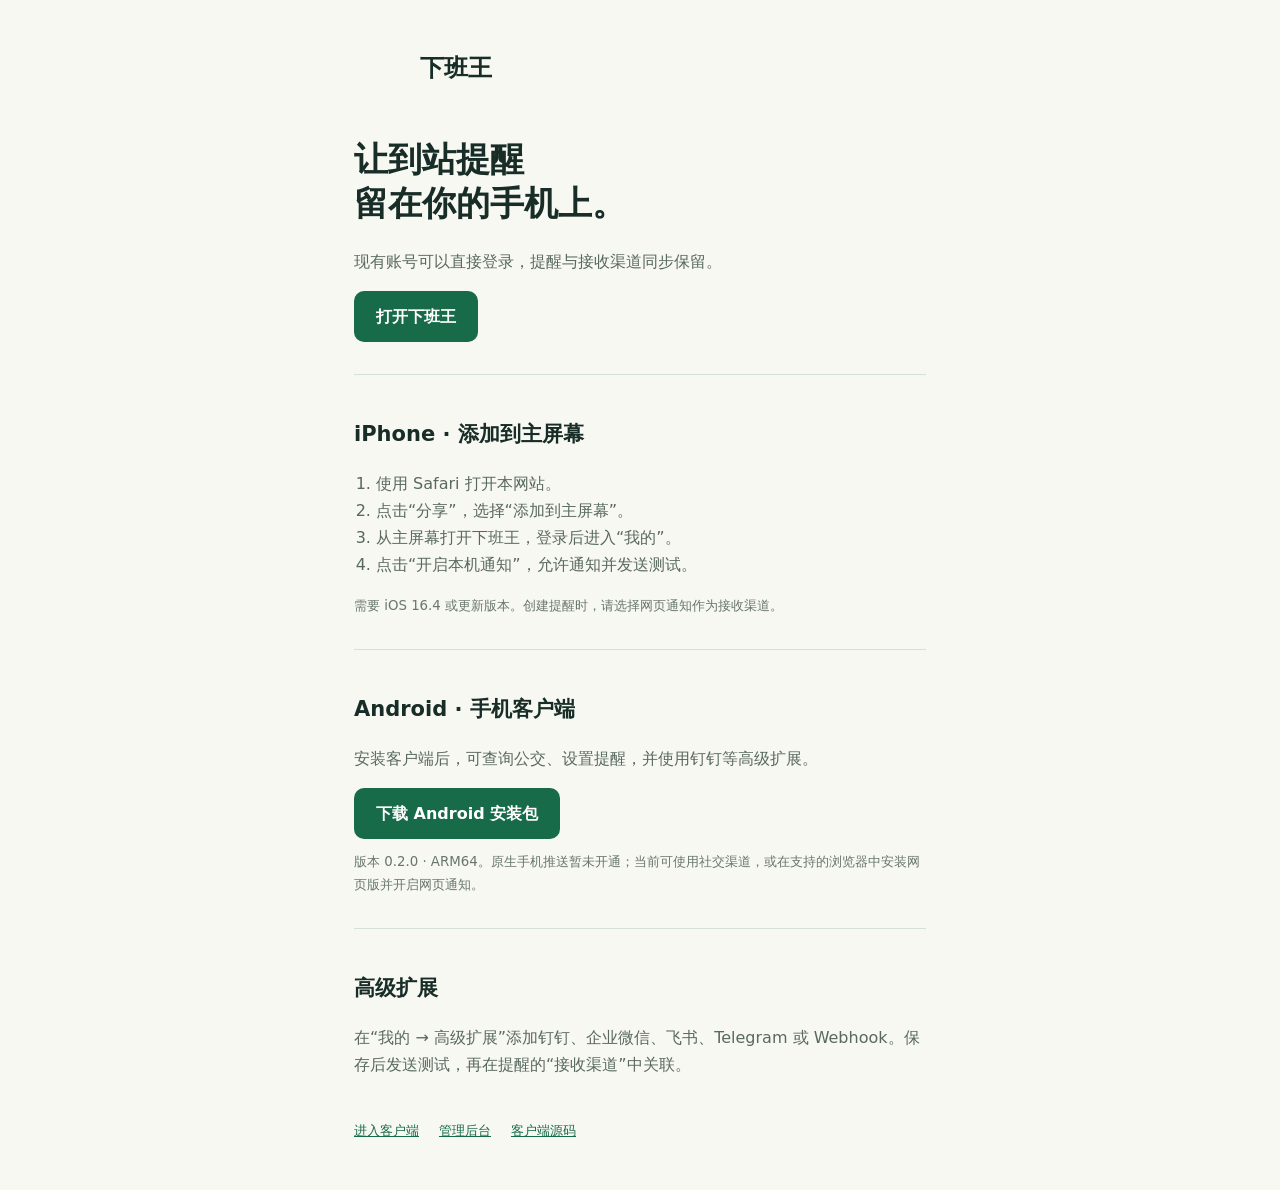
==== web/download.html @ a7e49e14 "Polish installation page icon and Android compatibility details" ====
<!doctype html>
<html lang="zh-CN"><head><meta charset="utf-8"><meta name="viewport" content="width=device-width,initial-scale=1"><meta name="theme-color" content="#176B49"><title>安装下班王</title><link rel="icon" href="/icons/xiabanwang-192.png"><style>
*{box-sizing:border-box}body{margin:0;background:#f7f8f2;color:#182d27;font:16px/1.7 system-ui,sans-serif}main{max-width:620px;margin:auto;padding:48px 24px}header{display:flex;align-items:center;gap:14px;font-size:24px;font-weight:800}header img{width:52px;border-radius:14px}h1{font-size:34px;line-height:1.3;margin-top:48px}h2{font-size:21px}section{border-top:1px solid #d7e0d5;margin-top:32px;padding-top:24px}p,li{color:#59695f}ol{padding-left:22px}a{color:#176b49}a.button{display:inline-block;border-radius:10px;background:#176b49;color:white;text-decoration:none;padding:12px 22px;font-weight:600}small{display:block;color:#68766d;margin-top:12px}footer{margin-top:42px;font-size:13px}footer a{margin-right:20px}</style></head><body><main>
<header><img src="/icons/xiabanwang-192.png" alt=""><span>下班王</span></header><h1>让到站提醒<br>留在你的手机上。</h1><p>现有账号可以直接登录，提醒与接收渠道同步保留。</p><a class="button" href="/">打开下班王</a>
<section><h2>iPhone · 添加到主屏幕</h2><ol><li>使用 Safari 打开本网站。</li><li>点击“分享”，选择“添加到主屏幕”。</li><li>从主屏幕打开下班王，登录后进入“我的”。</li><li>点击“开启本机通知”，允许通知并发送测试。</li></ol><small>需要 iOS 16.4 或更新版本。创建提醒时，请选择网页通知作为接收渠道。</small></section>
<section><h2>Android · 手机客户端</h2><p>安装客户端后，可查询公交、设置提醒，并使用钉钉等高级扩展。</p><a class="button" href="/downloads/xiabanwang-0.2.0.apk">下载 Android 安装包</a><small>版本 0.2.0 · ARM64。原生手机推送暂未开通；当前可使用社交渠道，或在支持的浏览器中安装网页版并开启网页通知。</small></section>
<section><h2>高级扩展</h2><p>在“我的 → 高级扩展”添加钉钉、企业微信、飞书、Telegram 或 Webhook。保存后发送测试，再在提醒的“接收渠道”中关联。</p></section>
<footer><a href="/">进入客户端</a><a href="/admin/">管理后台</a><a href="https://github.com/DengYuncheng27/bus_remind_app">客户端源码</a></footer>
</main></body></html>
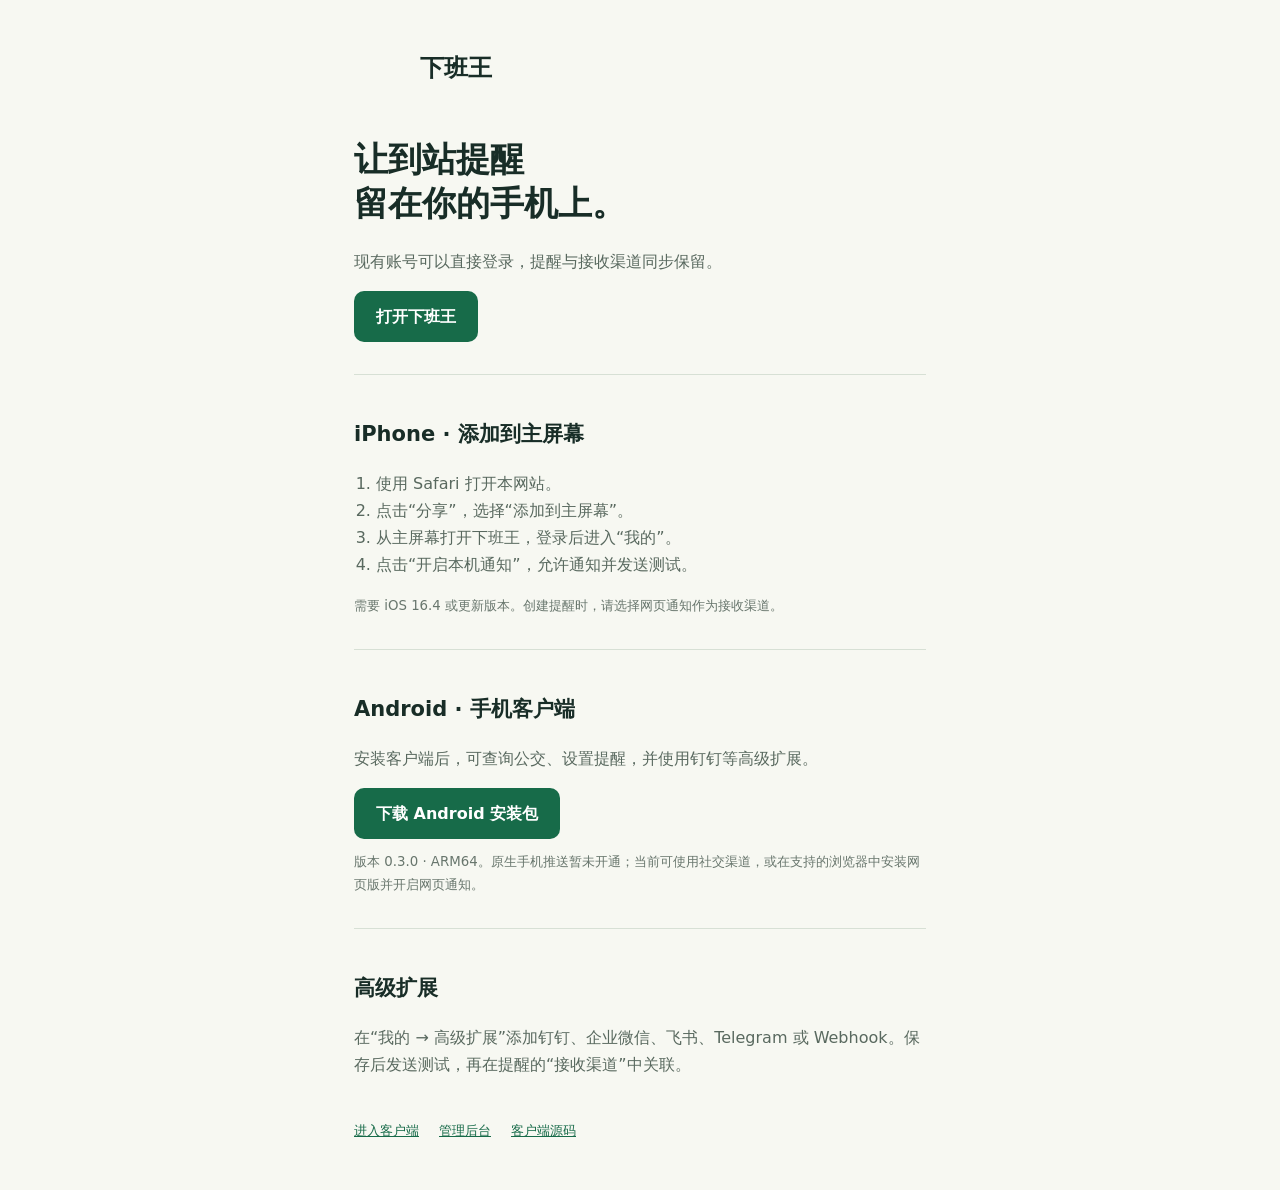
==== commit 4ee3e263: "Add verified email signup and account recovery in Flutter" ====
--- a/web/download.html
+++ b/web/download.html
@@ -3,7 +3,7 @@
 *{box-sizing:border-box}body{margin:0;background:#f7f8f2;color:#182d27;font:16px/1.7 system-ui,sans-serif}main{max-width:620px;margin:auto;padding:48px 24px}header{display:flex;align-items:center;gap:14px;font-size:24px;font-weight:800}header img{width:52px;border-radius:14px}h1{font-size:34px;line-height:1.3;margin-top:48px}h2{font-size:21px}section{border-top:1px solid #d7e0d5;margin-top:32px;padding-top:24px}p,li{color:#59695f}ol{padding-left:22px}a{color:#176b49}a.button{display:inline-block;border-radius:10px;background:#176b49;color:white;text-decoration:none;padding:12px 22px;font-weight:600}small{display:block;color:#68766d;margin-top:12px}footer{margin-top:42px;font-size:13px}footer a{margin-right:20px}</style></head><body><main>
 <header><img src="/icons/xiabanwang-192.png" alt=""><span>下班王</span></header><h1>让到站提醒<br>留在你的手机上。</h1><p>现有账号可以直接登录，提醒与接收渠道同步保留。</p><a class="button" href="/">打开下班王</a>
 <section><h2>iPhone · 添加到主屏幕</h2><ol><li>使用 Safari 打开本网站。</li><li>点击“分享”，选择“添加到主屏幕”。</li><li>从主屏幕打开下班王，登录后进入“我的”。</li><li>点击“开启本机通知”，允许通知并发送测试。</li></ol><small>需要 iOS 16.4 或更新版本。创建提醒时，请选择网页通知作为接收渠道。</small></section>
-<section><h2>Android · 手机客户端</h2><p>安装客户端后，可查询公交、设置提醒，并使用钉钉等高级扩展。</p><a class="button" href="/downloads/xiabanwang-0.2.0.apk">下载 Android 安装包</a><small>版本 0.2.0 · ARM64。原生手机推送暂未开通；当前可使用社交渠道，或在支持的浏览器中安装网页版并开启网页通知。</small></section>
+<section><h2>Android · 手机客户端</h2><p>安装客户端后，可查询公交、设置提醒，并使用钉钉等高级扩展。</p><a class="button" href="/downloads/xiabanwang-0.3.0.apk">下载 Android 安装包</a><small>版本 0.3.0 · ARM64。原生手机推送暂未开通；当前可使用社交渠道，或在支持的浏览器中安装网页版并开启网页通知。</small></section>
 <section><h2>高级扩展</h2><p>在“我的 → 高级扩展”添加钉钉、企业微信、飞书、Telegram 或 Webhook。保存后发送测试，再在提醒的“接收渠道”中关联。</p></section>
 <footer><a href="/">进入客户端</a><a href="/admin/">管理后台</a><a href="https://github.com/DengYuncheng27/bus_remind_app">客户端源码</a></footer>
 </main></body></html>
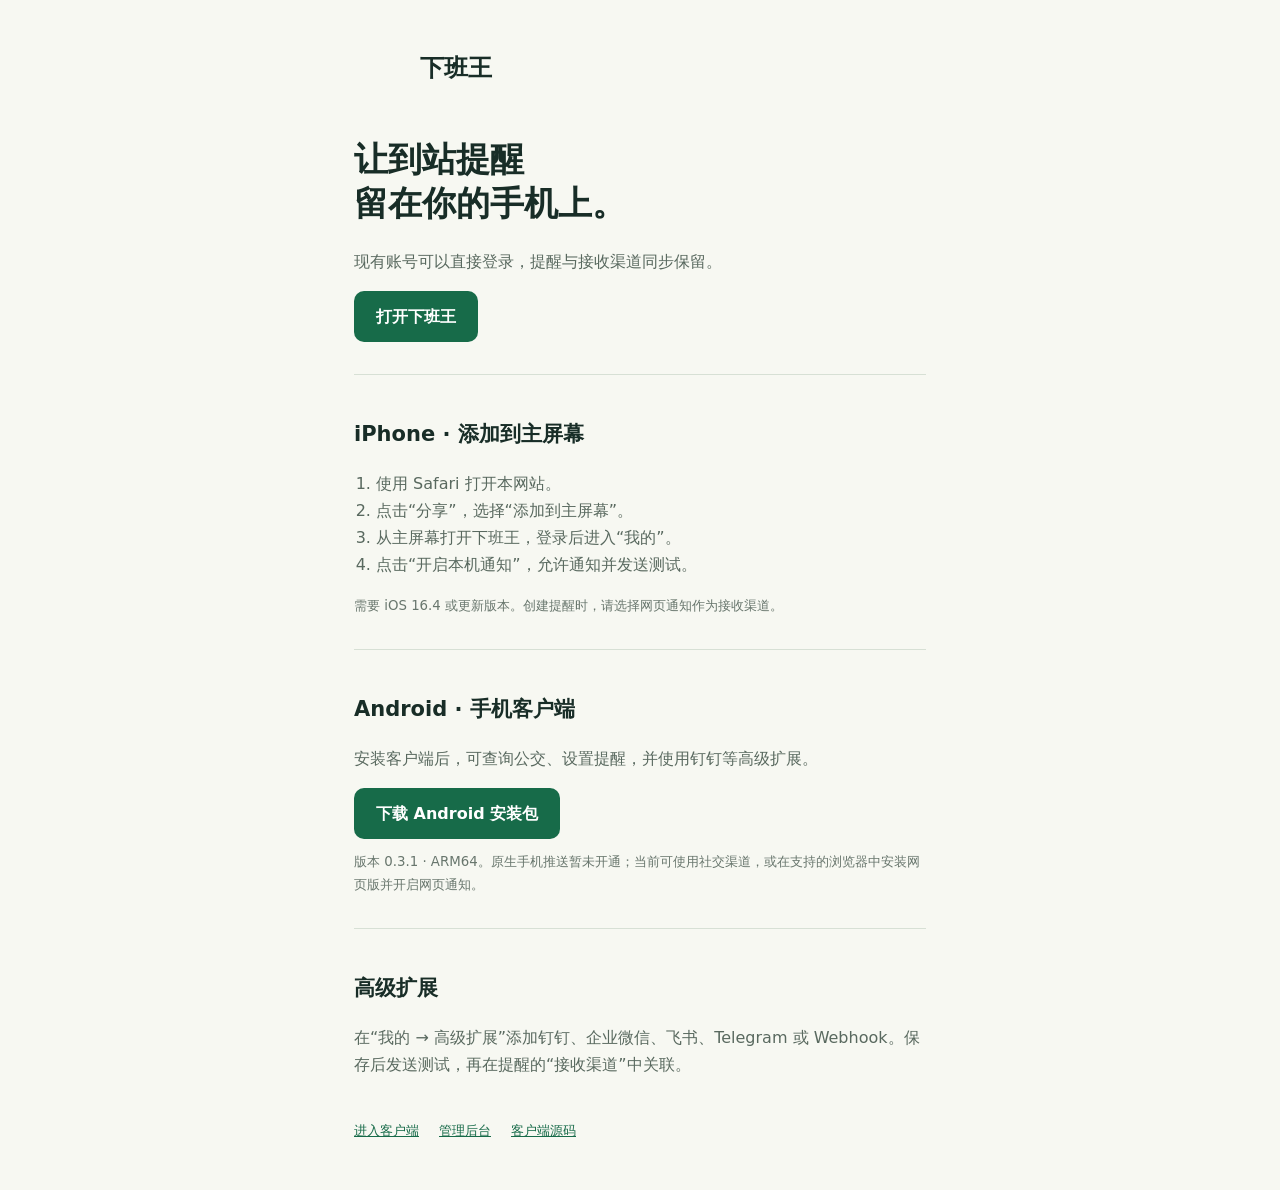
==== commit 357d8352: "Ship forest bus-bell app icons in version 0.3.1" ====
--- a/web/download.html
+++ b/web/download.html
@@ -1,9 +1,9 @@
 <!doctype html>
-<html lang="zh-CN"><head><meta charset="utf-8"><meta name="viewport" content="width=device-width,initial-scale=1"><meta name="theme-color" content="#176B49"><title>安装下班王</title><link rel="icon" href="/icons/xiabanwang-192.png"><style>
+<html lang="zh-CN"><head><meta charset="utf-8"><meta name="viewport" content="width=device-width,initial-scale=1"><meta name="theme-color" content="#176B49"><title>安装下班王</title><link rel="icon" href="/icons/xiabanwang-192.png?v=bell-forest-1"><style>
 *{box-sizing:border-box}body{margin:0;background:#f7f8f2;color:#182d27;font:16px/1.7 system-ui,sans-serif}main{max-width:620px;margin:auto;padding:48px 24px}header{display:flex;align-items:center;gap:14px;font-size:24px;font-weight:800}header img{width:52px;border-radius:14px}h1{font-size:34px;line-height:1.3;margin-top:48px}h2{font-size:21px}section{border-top:1px solid #d7e0d5;margin-top:32px;padding-top:24px}p,li{color:#59695f}ol{padding-left:22px}a{color:#176b49}a.button{display:inline-block;border-radius:10px;background:#176b49;color:white;text-decoration:none;padding:12px 22px;font-weight:600}small{display:block;color:#68766d;margin-top:12px}footer{margin-top:42px;font-size:13px}footer a{margin-right:20px}</style></head><body><main>
-<header><img src="/icons/xiabanwang-192.png" alt=""><span>下班王</span></header><h1>让到站提醒<br>留在你的手机上。</h1><p>现有账号可以直接登录，提醒与接收渠道同步保留。</p><a class="button" href="/">打开下班王</a>
+<header><img src="/icons/xiabanwang-192.png?v=bell-forest-1" alt=""><span>下班王</span></header><h1>让到站提醒<br>留在你的手机上。</h1><p>现有账号可以直接登录，提醒与接收渠道同步保留。</p><a class="button" href="/">打开下班王</a>
 <section><h2>iPhone · 添加到主屏幕</h2><ol><li>使用 Safari 打开本网站。</li><li>点击“分享”，选择“添加到主屏幕”。</li><li>从主屏幕打开下班王，登录后进入“我的”。</li><li>点击“开启本机通知”，允许通知并发送测试。</li></ol><small>需要 iOS 16.4 或更新版本。创建提醒时，请选择网页通知作为接收渠道。</small></section>
-<section><h2>Android · 手机客户端</h2><p>安装客户端后，可查询公交、设置提醒，并使用钉钉等高级扩展。</p><a class="button" href="/downloads/xiabanwang-0.3.0.apk">下载 Android 安装包</a><small>版本 0.3.0 · ARM64。原生手机推送暂未开通；当前可使用社交渠道，或在支持的浏览器中安装网页版并开启网页通知。</small></section>
+<section><h2>Android · 手机客户端</h2><p>安装客户端后，可查询公交、设置提醒，并使用钉钉等高级扩展。</p><a class="button" href="/downloads/xiabanwang-0.3.1.apk">下载 Android 安装包</a><small>版本 0.3.1 · ARM64。原生手机推送暂未开通；当前可使用社交渠道，或在支持的浏览器中安装网页版并开启网页通知。</small></section>
 <section><h2>高级扩展</h2><p>在“我的 → 高级扩展”添加钉钉、企业微信、飞书、Telegram 或 Webhook。保存后发送测试，再在提醒的“接收渠道”中关联。</p></section>
 <footer><a href="/">进入客户端</a><a href="/admin/">管理后台</a><a href="https://github.com/DengYuncheng27/bus_remind_app">客户端源码</a></footer>
 </main></body></html>
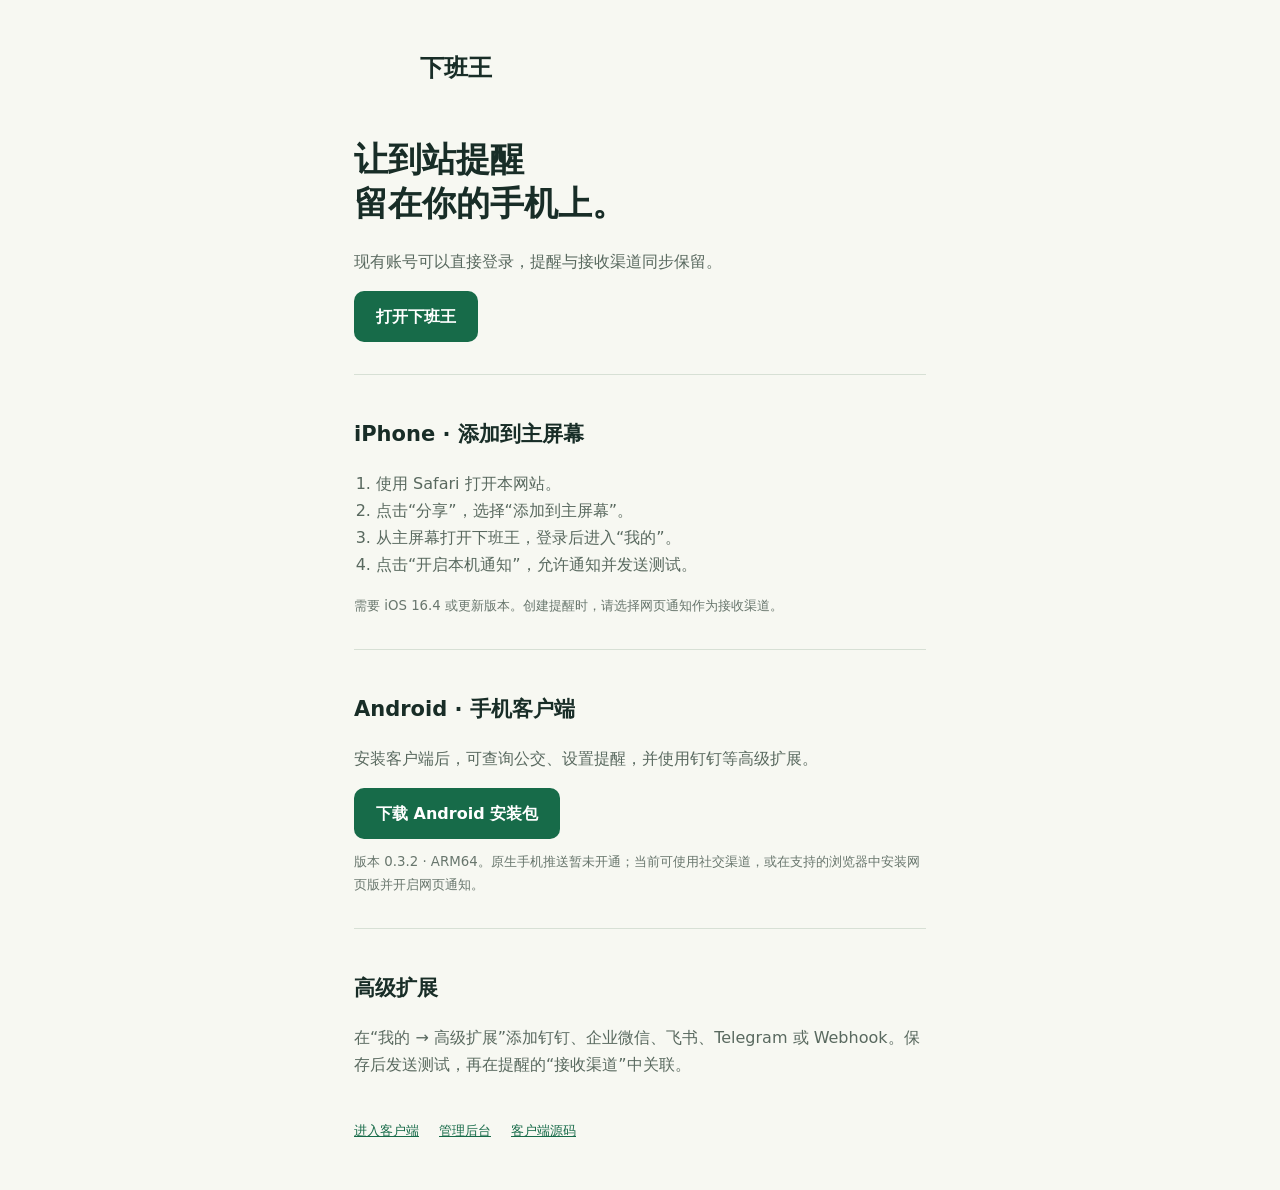
==== commit 8377540f: "Clarify duplicate signup errors and reorder registration fields" ====
--- a/web/download.html
+++ b/web/download.html
@@ -3,7 +3,7 @@
 *{box-sizing:border-box}body{margin:0;background:#f7f8f2;color:#182d27;font:16px/1.7 system-ui,sans-serif}main{max-width:620px;margin:auto;padding:48px 24px}header{display:flex;align-items:center;gap:14px;font-size:24px;font-weight:800}header img{width:52px;border-radius:14px}h1{font-size:34px;line-height:1.3;margin-top:48px}h2{font-size:21px}section{border-top:1px solid #d7e0d5;margin-top:32px;padding-top:24px}p,li{color:#59695f}ol{padding-left:22px}a{color:#176b49}a.button{display:inline-block;border-radius:10px;background:#176b49;color:white;text-decoration:none;padding:12px 22px;font-weight:600}small{display:block;color:#68766d;margin-top:12px}footer{margin-top:42px;font-size:13px}footer a{margin-right:20px}</style></head><body><main>
 <header><img src="/icons/xiabanwang-192.png?v=bell-forest-1" alt=""><span>下班王</span></header><h1>让到站提醒<br>留在你的手机上。</h1><p>现有账号可以直接登录，提醒与接收渠道同步保留。</p><a class="button" href="/">打开下班王</a>
 <section><h2>iPhone · 添加到主屏幕</h2><ol><li>使用 Safari 打开本网站。</li><li>点击“分享”，选择“添加到主屏幕”。</li><li>从主屏幕打开下班王，登录后进入“我的”。</li><li>点击“开启本机通知”，允许通知并发送测试。</li></ol><small>需要 iOS 16.4 或更新版本。创建提醒时，请选择网页通知作为接收渠道。</small></section>
-<section><h2>Android · 手机客户端</h2><p>安装客户端后，可查询公交、设置提醒，并使用钉钉等高级扩展。</p><a class="button" href="/downloads/xiabanwang-0.3.1.apk">下载 Android 安装包</a><small>版本 0.3.1 · ARM64。原生手机推送暂未开通；当前可使用社交渠道，或在支持的浏览器中安装网页版并开启网页通知。</small></section>
+<section><h2>Android · 手机客户端</h2><p>安装客户端后，可查询公交、设置提醒，并使用钉钉等高级扩展。</p><a class="button" href="/downloads/xiabanwang-0.3.2.apk">下载 Android 安装包</a><small>版本 0.3.2 · ARM64。原生手机推送暂未开通；当前可使用社交渠道，或在支持的浏览器中安装网页版并开启网页通知。</small></section>
 <section><h2>高级扩展</h2><p>在“我的 → 高级扩展”添加钉钉、企业微信、飞书、Telegram 或 Webhook。保存后发送测试，再在提醒的“接收渠道”中关联。</p></section>
 <footer><a href="/">进入客户端</a><a href="/admin/">管理后台</a><a href="https://github.com/DengYuncheng27/bus_remind_app">客户端源码</a></footer>
 </main></body></html>
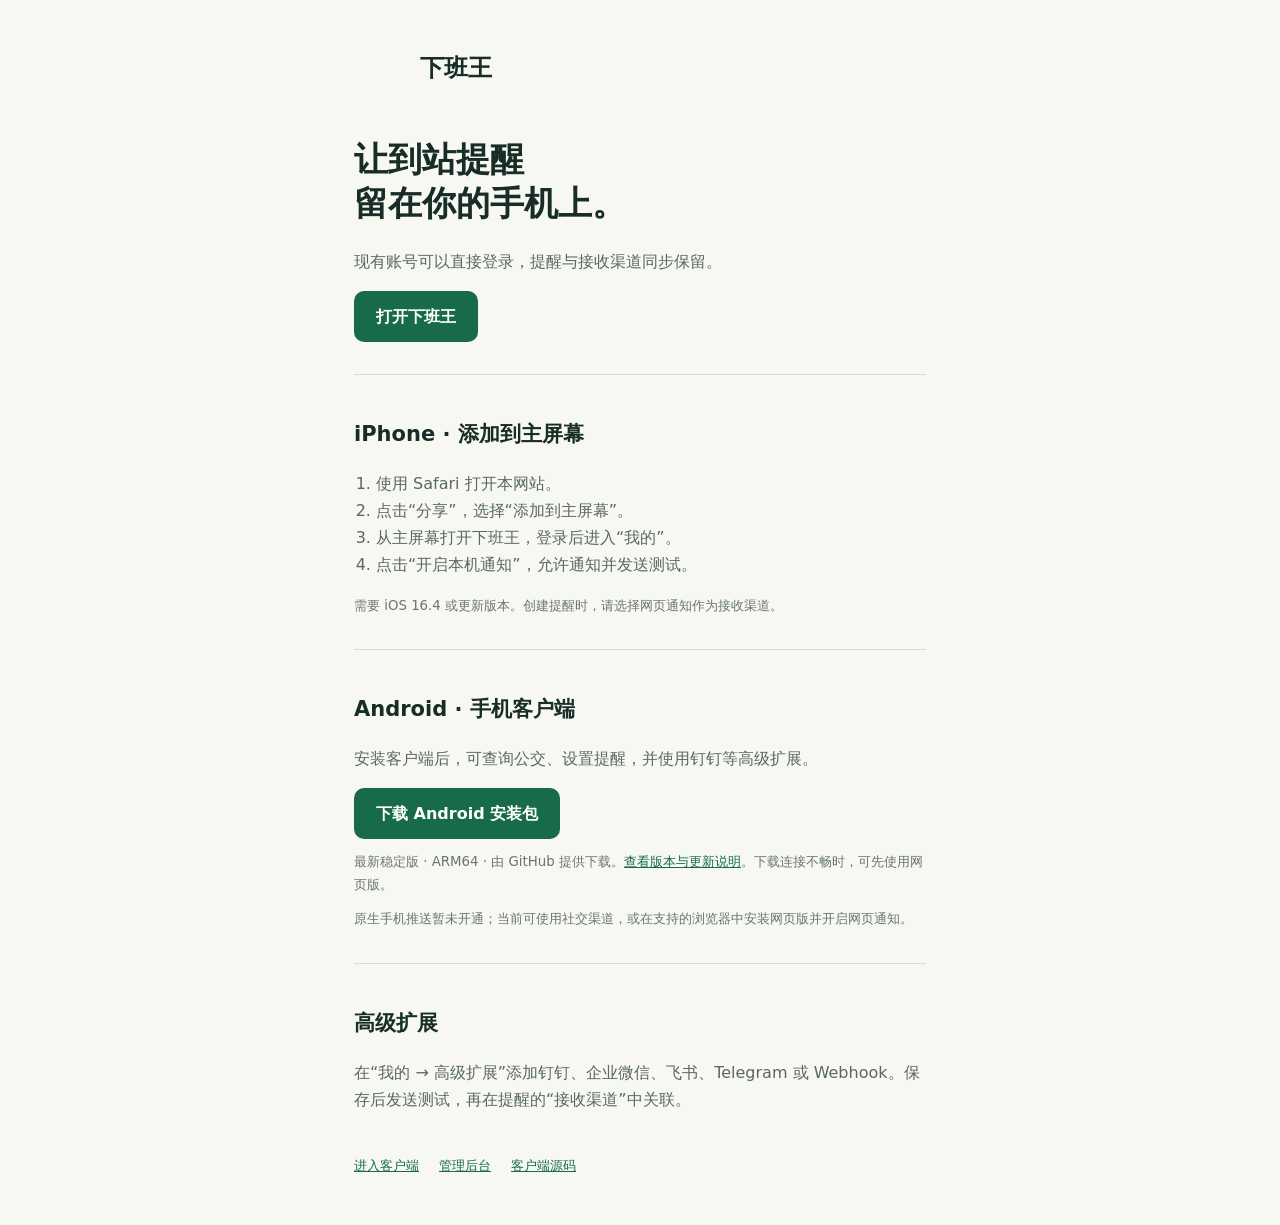
==== commit 9c159dc6: "Publish signed Android releases through GitHub Actions" ====
--- a/web/download.html
+++ b/web/download.html
@@ -3,7 +3,7 @@
 *{box-sizing:border-box}body{margin:0;background:#f7f8f2;color:#182d27;font:16px/1.7 system-ui,sans-serif}main{max-width:620px;margin:auto;padding:48px 24px}header{display:flex;align-items:center;gap:14px;font-size:24px;font-weight:800}header img{width:52px;border-radius:14px}h1{font-size:34px;line-height:1.3;margin-top:48px}h2{font-size:21px}section{border-top:1px solid #d7e0d5;margin-top:32px;padding-top:24px}p,li{color:#59695f}ol{padding-left:22px}a{color:#176b49}a.button{display:inline-block;border-radius:10px;background:#176b49;color:white;text-decoration:none;padding:12px 22px;font-weight:600}small{display:block;color:#68766d;margin-top:12px}footer{margin-top:42px;font-size:13px}footer a{margin-right:20px}</style></head><body><main>
 <header><img src="/icons/xiabanwang-192.png?v=bell-forest-1" alt=""><span>下班王</span></header><h1>让到站提醒<br>留在你的手机上。</h1><p>现有账号可以直接登录，提醒与接收渠道同步保留。</p><a class="button" href="/">打开下班王</a>
 <section><h2>iPhone · 添加到主屏幕</h2><ol><li>使用 Safari 打开本网站。</li><li>点击“分享”，选择“添加到主屏幕”。</li><li>从主屏幕打开下班王，登录后进入“我的”。</li><li>点击“开启本机通知”，允许通知并发送测试。</li></ol><small>需要 iOS 16.4 或更新版本。创建提醒时，请选择网页通知作为接收渠道。</small></section>
-<section><h2>Android · 手机客户端</h2><p>安装客户端后，可查询公交、设置提醒，并使用钉钉等高级扩展。</p><a class="button" href="/downloads/xiabanwang-0.3.2.apk">下载 Android 安装包</a><small>版本 0.3.2 · ARM64。原生手机推送暂未开通；当前可使用社交渠道，或在支持的浏览器中安装网页版并开启网页通知。</small></section>
+<section><h2>Android · 手机客户端</h2><p>安装客户端后，可查询公交、设置提醒，并使用钉钉等高级扩展。</p><a id="android-download" class="button" href="https://github.com/DengYuncheng27/bus_remind_app/releases/latest/download/xiabanwang-android-arm64.apk">下载 Android 安装包</a><small>最新稳定版 · ARM64 · 由 GitHub 提供下载。<a href="https://github.com/DengYuncheng27/bus_remind_app/releases/latest">查看版本与更新说明</a>。下载连接不畅时，可先使用网页版。</small><small>原生手机推送暂未开通；当前可使用社交渠道，或在支持的浏览器中安装网页版并开启网页通知。</small></section>
 <section><h2>高级扩展</h2><p>在“我的 → 高级扩展”添加钉钉、企业微信、飞书、Telegram 或 Webhook。保存后发送测试，再在提醒的“接收渠道”中关联。</p></section>
 <footer><a href="/">进入客户端</a><a href="/admin/">管理后台</a><a href="https://github.com/DengYuncheng27/bus_remind_app">客户端源码</a></footer>
 </main></body></html>
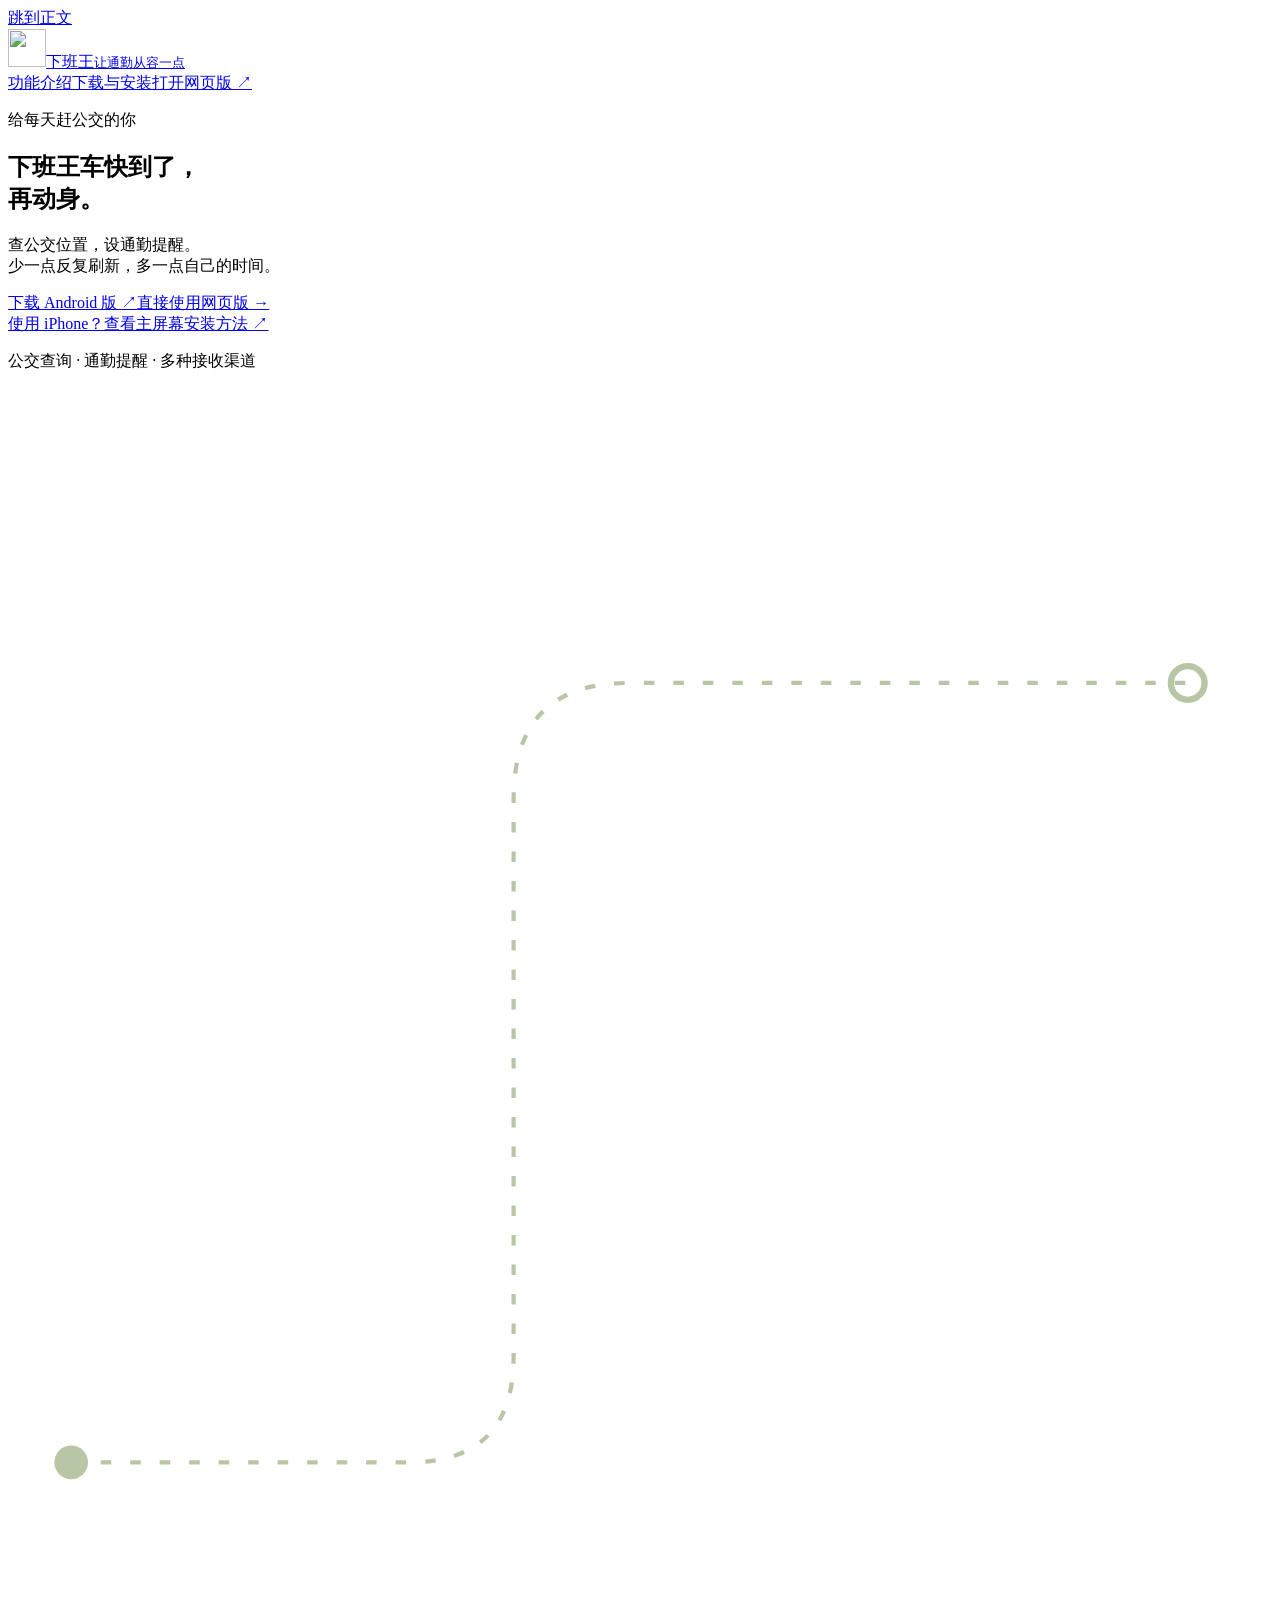
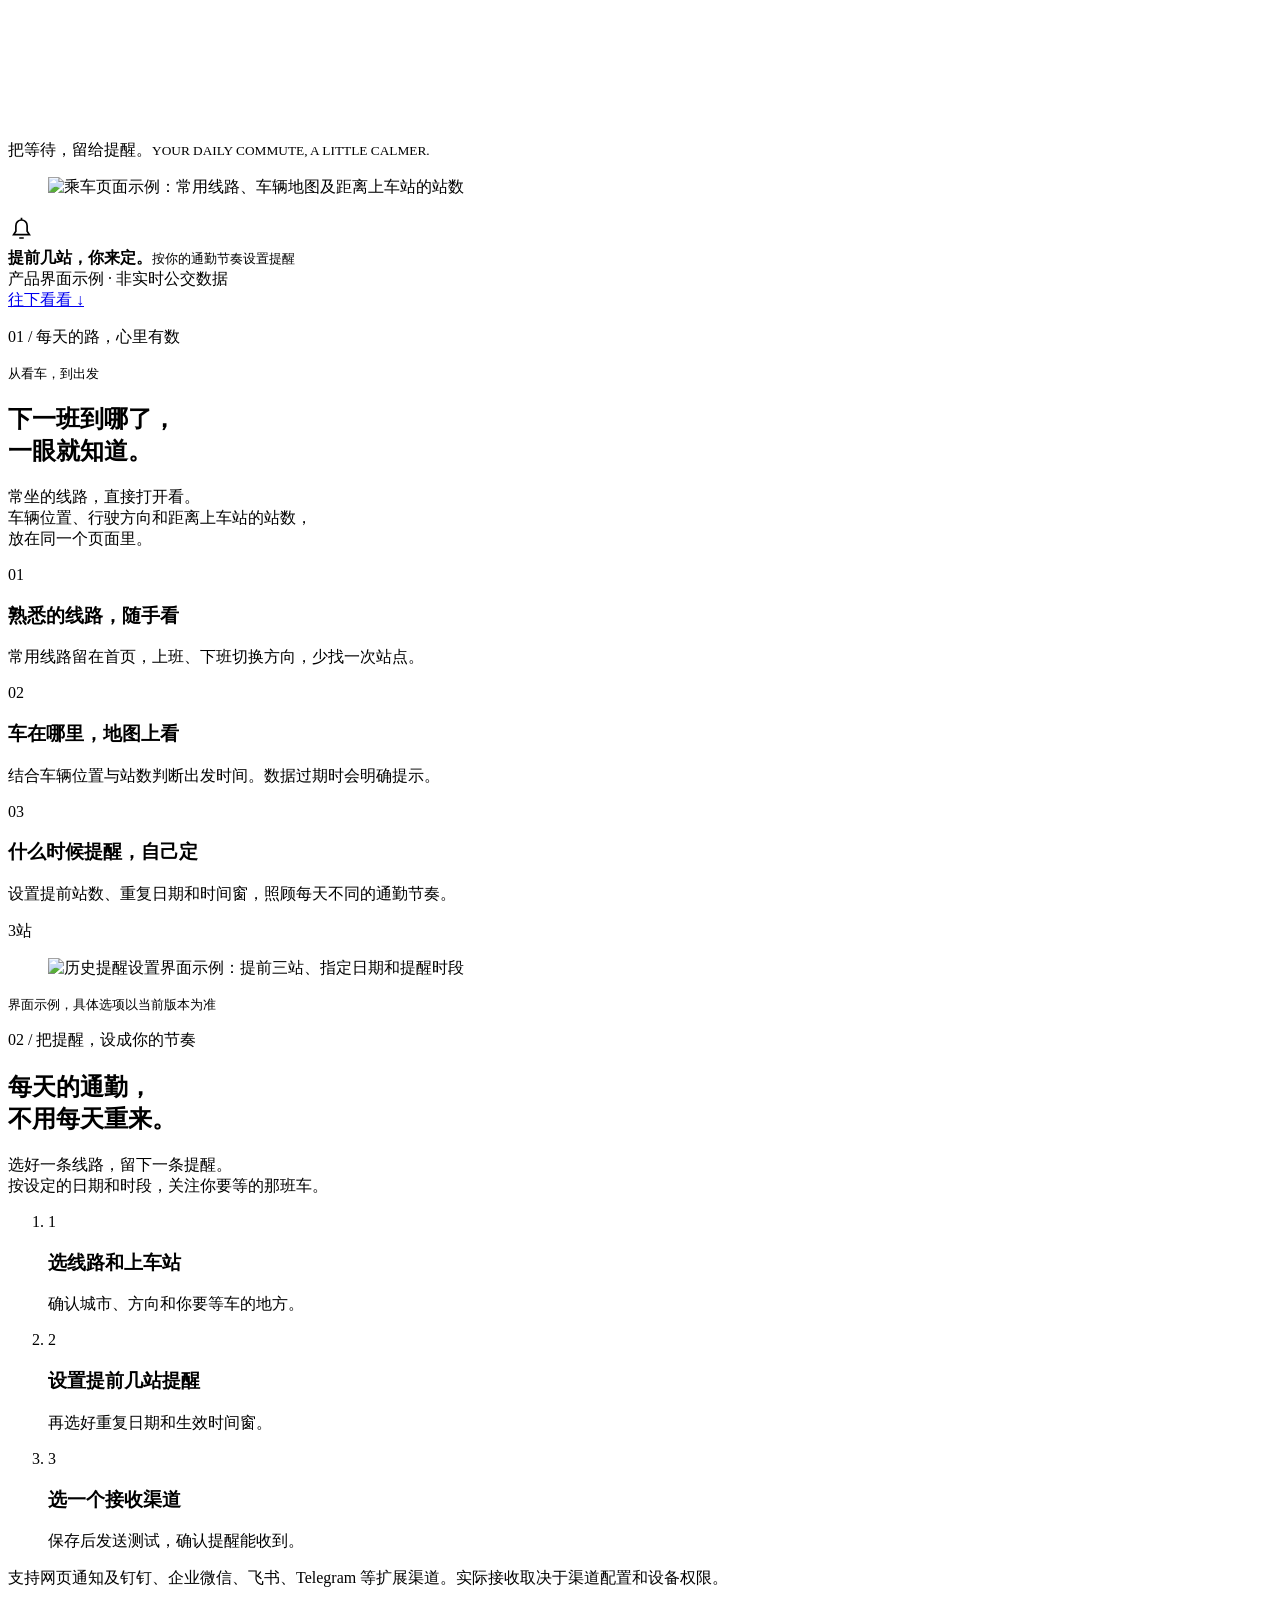
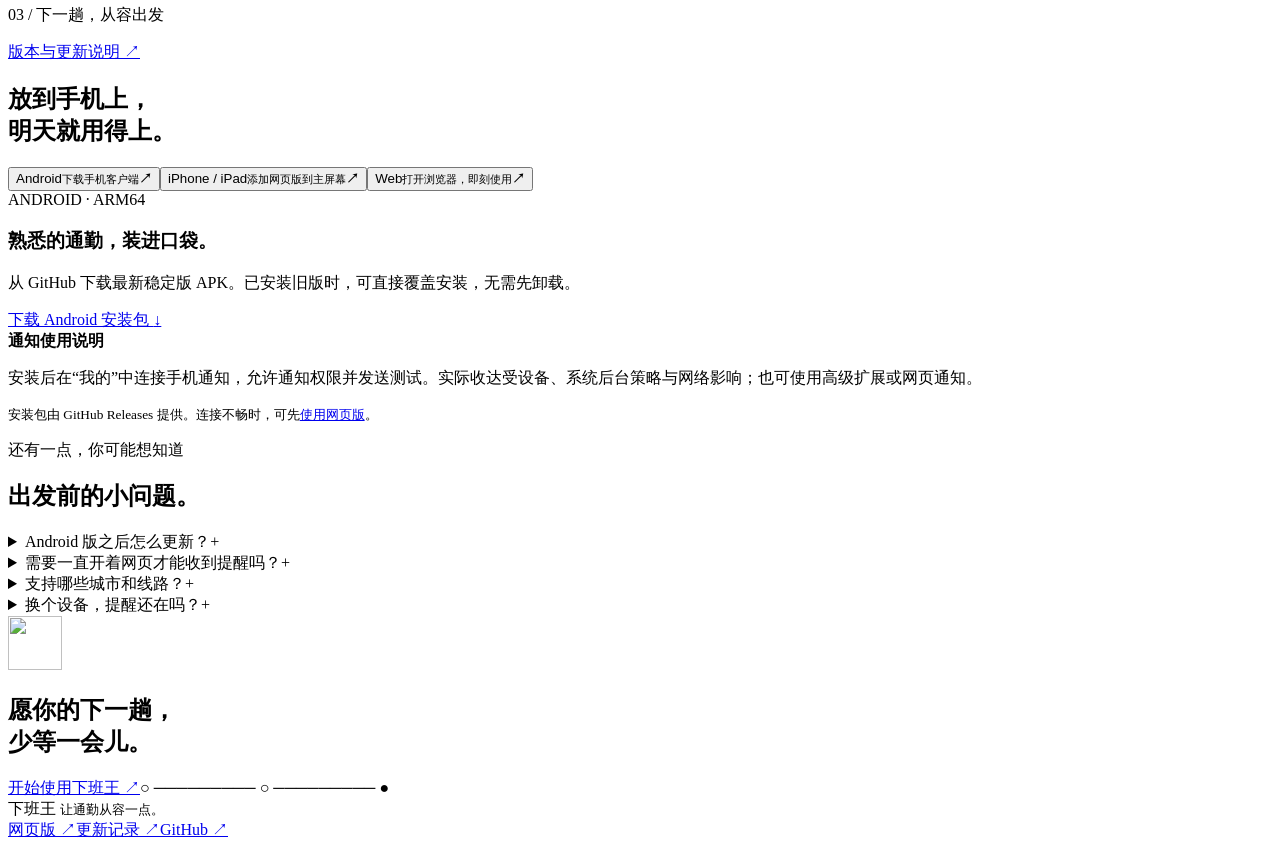
==== commit 5598a70d: "Build product landing page with platform installation guides" ====
--- a/web/download.html
+++ b/web/download.html
@@ -1,9 +1,27 @@
 <!doctype html>
-<html lang="zh-CN"><head><meta charset="utf-8"><meta name="viewport" content="width=device-width,initial-scale=1"><meta name="theme-color" content="#176B49"><title>安装下班王</title><link rel="icon" href="/icons/xiabanwang-192.png?v=bell-forest-1"><style>
-*{box-sizing:border-box}body{margin:0;background:#f7f8f2;color:#182d27;font:16px/1.7 system-ui,sans-serif}main{max-width:620px;margin:auto;padding:48px 24px}header{display:flex;align-items:center;gap:14px;font-size:24px;font-weight:800}header img{width:52px;border-radius:14px}h1{font-size:34px;line-height:1.3;margin-top:48px}h2{font-size:21px}section{border-top:1px solid #d7e0d5;margin-top:32px;padding-top:24px}p,li{color:#59695f}ol{padding-left:22px}a{color:#176b49}a.button{display:inline-block;border-radius:10px;background:#176b49;color:white;text-decoration:none;padding:12px 22px;font-weight:600}small{display:block;color:#68766d;margin-top:12px}footer{margin-top:42px;font-size:13px}footer a{margin-right:20px}</style></head><body><main>
-<header><img src="/icons/xiabanwang-192.png?v=bell-forest-1" alt=""><span>下班王</span></header><h1>让到站提醒<br>留在你的手机上。</h1><p>现有账号可以直接登录，提醒与接收渠道同步保留。</p><a class="button" href="/">打开下班王</a>
-<section><h2>iPhone · 添加到主屏幕</h2><ol><li>使用 Safari 打开本网站。</li><li>点击“分享”，选择“添加到主屏幕”。</li><li>从主屏幕打开下班王，登录后进入“我的”。</li><li>点击“开启本机通知”，允许通知并发送测试。</li></ol><small>需要 iOS 16.4 或更新版本。创建提醒时，请选择网页通知作为接收渠道。</small></section>
-<section><h2>Android · 手机客户端</h2><p>安装客户端后，可查询公交、设置提醒，并使用钉钉等高级扩展。</p><a id="android-download" class="button" href="https://github.com/DengYuncheng27/bus_remind_app/releases/latest/download/xiabanwang-android-arm64.apk">下载 Android 安装包</a><small>最新稳定版 · ARM64 · 由 GitHub 提供下载。<a href="https://github.com/DengYuncheng27/bus_remind_app/releases/latest">查看版本与更新说明</a>。下载连接不畅时，可先使用网页版。</small><small>原生手机推送暂未开通；当前可使用社交渠道，或在支持的浏览器中安装网页版并开启网页通知。</small></section>
-<section><h2>高级扩展</h2><p>在“我的 → 高级扩展”添加钉钉、企业微信、飞书、Telegram 或 Webhook。保存后发送测试，再在提醒的“接收渠道”中关联。</p></section>
-<footer><a href="/">进入客户端</a><a href="/admin/">管理后台</a><a href="https://github.com/DengYuncheng27/bus_remind_app">客户端源码</a></footer>
-</main></body></html>
+<html lang="zh-CN">
+<head>
+<meta charset="utf-8"><meta name="viewport" content="width=device-width,initial-scale=1"><meta name="theme-color" content="#f5f5ed">
+<meta name="description" content="下班王，公交查询与通勤到站提醒。查看车辆位置，设置提前几站提醒。下载 Android 客户端，或直接使用网页版。">
+<title>下班王 · 车快到了，再动身</title>
+<link rel="icon" href="/icons/xiabanwang-192.png?v=bell-forest-1"><link rel="stylesheet" href="/landing/landing.css"><script src="/landing/landing.js" defer></script>
+</head>
+<body>
+<a class="skip" href="#main">跳到正文</a>
+<header class="nav wrap"><a class="brand" href="/download.html"><img src="/icons/xiabanwang-192.png?v=bell-forest-1" alt="" width="38" height="38">下班王<small>让通勤从容一点</small></a><nav aria-label="主导航"><a href="#experience">功能介绍</a><a href="#install">下载与安装</a><a class="nav-app" href="https://bus.su7.space/">打开网页版 ↗</a></nav></header>
+<main id="main">
+<section class="hero"><div class="hero-inner wrap">
+  <div class="hero-copy"><p class="eyebrow"><i class="dot"></i> 给每天赶公交的你</p><h1>下班王<span>车快到了，<br>再动身。</span></h1><p class="description">查公交位置，设通勤提醒。<br>少一点反复刷新，多一点自己的时间。</p><div class="actions"><a id="hero-download" class="button primary" href="https://github.com/DengYuncheng27/bus_remind_app/releases/latest/download/xiabanwang-android-arm64.apk">下载 Android 版 <span>↗</span></a><a class="text-link" href="https://bus.su7.space/">直接使用网页版 →</a></div><a class="ios-shortcut" data-platform-link="ios" href="#install">使用 iPhone？查看主屏幕安装方法 ↗</a><p class="hero-foot">公交查询 <i>·</i> 通勤提醒 <i>·</i> 多种接收渠道</p></div>
+  <div class="hero-visual"><div class="orbit" aria-hidden="true"></div><svg class="route" viewBox="0 0 600 640" fill="none" aria-hidden="true"><path d="M30 510H190Q240 510 240 460V195Q240 140 295 140H560" stroke="#b8c6a5" stroke-width="2" stroke-dasharray="5 9"/><circle cx="30" cy="510" r="8" fill="#b8c6a5"/><circle cx="560" cy="140" r="8" stroke="#b8c6a5" stroke-width="3"/></svg><div class="visual-caption">把等待，留给提醒。<small>YOUR DAILY COMMUTE, A LITTLE CALMER.</small></div><figure class="phone"><img src="/landing/ride.png" width="390" height="844" alt="乘车页面示例：常用线路、车辆地图及距离上车站的站数" fetchpriority="high"></figure><div class="arrival-note"><svg width="27" height="30" viewBox="0 0 24 24" fill="none" stroke="currentColor" stroke-width="1.5" aria-hidden="true"><path d="M5 17h14l-2-3V9a5 5 0 0 0-10 0v5zM10 20h4M12 2v2"/></svg><div><strong>提前几站，你来定。</strong><small>按你的通勤节奏设置提醒</small></div></div><span class="image-note">产品界面示例 · 非实时公交数据</span></div>
+</div><a class="scroll-cue" href="#experience">往下看看 <span>↓</span></a></section>
+<section id="experience" class="section wrap"><div class="section-top"><p class="eyebrow">01 / 每天的路，心里有数</p><small>从看车，到出发</small></div><div class="intro"><h2>下一班到哪了，<br>一眼就知道。</h2><p>常坐的线路，直接打开看。<br>车辆位置、行驶方向和距离上车站的站数，<br>放在同一个页面里。</p></div><div class="features"><article><span>01</span><h3>熟悉的线路，随手看</h3><p>常用线路留在首页，上班、下班切换方向，少找一次站点。</p></article><article><span>02</span><h3>车在哪里，地图上看</h3><p>结合车辆位置与站数判断出发时间。数据过期时会明确提示。</p></article><article><span>03</span><h3>什么时候提醒，自己定</h3><p>设置提前站数、重复日期和时间窗，照顾每天不同的通勤节奏。</p></article></div></section>
+<section class="reminder"><div class="reminder-inner wrap"><div class="reminder-visual"><div class="big-three" aria-hidden="true">3<span>站</span></div><figure class="detail-phone"><img src="/landing/reminder.png" width="390" height="844" alt="历史提醒设置界面示例：提前三站、指定日期和提醒时段" loading="lazy"></figure><small class="detail-note">界面示例，具体选项以当前版本为准</small></div><div class="reminder-copy"><p class="eyebrow">02 / 把提醒，设成你的节奏</p><h2>每天的通勤，<br>不用每天重来。</h2><p class="description">选好一条线路，留下一条提醒。<br>按设定的日期和时段，关注你要等的那班车。</p><ol class="steps"><li><span>1</span><div><h3>选线路和上车站</h3><p>确认城市、方向和你要等车的地方。</p></div></li><li><span>2</span><div><h3>设置提前几站提醒</h3><p>再选好重复日期和生效时间窗。</p></div></li><li><span>3</span><div><h3>选一个接收渠道</h3><p>保存后发送测试，确认提醒能收到。</p></div></li></ol><p class="channel-note">支持网页通知及钉钉、企业微信、飞书、Telegram 等扩展渠道。实际接收取决于渠道配置和设备权限。</p></div></div></section>
+<section id="install" class="section wrap"><div class="section-top"><p class="eyebrow">03 / 下一趟，从容出发</p><a class="text-link" href="https://github.com/DengYuncheng27/bus_remind_app/releases/latest">版本与更新说明 ↗</a></div><h2>放到手机上，<br>明天就用得上。</h2><div class="install-layout">
+<div class="platforms" role="tablist" aria-label="选择使用平台"><button type="button" role="tab" id="tab-android" aria-controls="panel-android" aria-selected="true" data-platform="android"><span>Android</span><small>下载手机客户端</small><b>↗</b></button><button type="button" role="tab" id="tab-ios" aria-controls="panel-ios" aria-selected="false" tabindex="-1" data-platform="ios"><span>iPhone / iPad</span><small>添加网页版到主屏幕</small><b>↗</b></button><button type="button" role="tab" id="tab-web" aria-controls="panel-web" aria-selected="false" tabindex="-1" data-platform="web"><span>Web</span><small>打开浏览器，即刻使用</small><b>↗</b></button></div>
+<div class="platform-content"><section role="tabpanel" id="panel-android" aria-labelledby="tab-android" tabindex="0"><span class="kicker">ANDROID · ARM64</span><h3>熟悉的通勤，装进口袋。</h3><p>从 GitHub 下载最新稳定版 APK。已安装旧版时，可直接覆盖安装，无需先卸载。</p><a id="android-download" class="button primary" href="https://github.com/DengYuncheng27/bus_remind_app/releases/latest/download/xiabanwang-android-arm64.apk">下载 Android 安装包 <span>↓</span></a><div class="notice"><strong>通知使用说明</strong><p>安装后在“我的”中连接手机通知，允许通知权限并发送测试。实际收达受设备、系统后台策略与网络影响；也可使用高级扩展或网页通知。</p></div><small class="download-note">安装包由 GitHub Releases 提供。连接不畅时，可先<a href="https://bus.su7.space/">使用网页版</a>。</small></section>
+<section role="tabpanel" id="panel-ios" aria-labelledby="tab-ios" tabindex="0" hidden><span class="kicker">IPHONE / IPAD · WEB APP</span><h3>添加到主屏幕，随手打开。</h3><ol class="install-steps"><li>使用 <strong>Safari</strong> 打开下班王网页版。</li><li>点击“分享”，选择“添加到主屏幕”。</li><li>从主屏幕打开，登录后进入“我的”。</li><li>开启本机通知，允许权限并发送测试。</li></ol><a class="button primary" href="https://bus.su7.space/">打开网页版 <span>↗</span></a><p class="download-note">网页通知需要 iOS / iPadOS 16.4 或更新版本，并从主屏幕运行。创建提醒时选择已连接的网页通知渠道。</p></section>
+<section role="tabpanel" id="panel-web" aria-labelledby="tab-web" tabindex="0" hidden><span class="kicker">WEB · 无需下载安装包</span><h3>现在打开，就能开始。</h3><p>使用浏览器查看公交、管理提醒与接收渠道。已有账号直接登录，服务器上的提醒同步保留。</p><a class="button primary" href="https://bus.su7.space/">打开下班王 <span>↗</span></a><div class="notice"><strong>想接收网页通知？</strong><p>在支持的浏览器中进入“我的”，开启本机通知并发送测试。iPhone 请按主屏幕安装步骤操作。</p></div></section></div></div><noscript><p>iPhone 用户：请在 Safari 打开网页版，通过“分享 → 添加到主屏幕”安装；iOS 16.4 及以上可在主屏幕网页版开启通知。</p></noscript></section>
+<section class="faq wrap"><div><p class="eyebrow">还有一点，你可能想知道</p><h2>出发前的小问题。</h2></div><div class="faq-list"><details><summary>Android 版之后怎么更新？<span>+</span></summary><p>回到本页下载最新版 APK，或前往 GitHub Releases 查看更新说明。原包名与签名的正式版可以覆盖安装。目前没有应用内自动更新提示。</p></details><details><summary>需要一直开着网页才能收到提醒吗？<span>+</span></summary><p>提醒由服务器按规则检查。网页通知正确订阅后，可在页面关闭时交给系统通知服务投递；实际收达仍受浏览器、系统权限与网络影响。请先发送测试通知。</p></details><details><summary>支持哪些城市和线路？<span>+</span></summary><p>以应用内当前开放的城市与可查询线路为准。实时信息来自上游数据源，可能存在延迟或缺失，请结合站牌和实际车况判断。</p></details><details><summary>换个设备，提醒还在吗？<span>+</span></summary><p>使用同一个账号登录，服务器保存的提醒和渠道会保留。新设备的网页通知需要单独授权和连接。</p></details></div></section>
+<section class="closing"><div class="wrap"><img src="/icons/xiabanwang-192.png?v=bell-forest-1" alt="" width="54" height="54"><h2>愿你的下一趟，<br>少等一会儿。</h2><a class="button light" href="#install">开始使用下班王 <span>↗</span></a><span class="closing-route" aria-hidden="true">○ ───────── ○ ───────── ●</span></div></section>
+</main><footer class="footer wrap"><span>下班王 <small>让通勤从容一点。</small></span><nav aria-label="页脚导航"><a href="https://bus.su7.space/">网页版 ↗</a><a href="https://github.com/DengYuncheng27/bus_remind_app/releases">更新记录 ↗</a><a href="https://github.com/DengYuncheng27/bus_remind_app">GitHub ↗</a></nav></footer>
+</body></html>
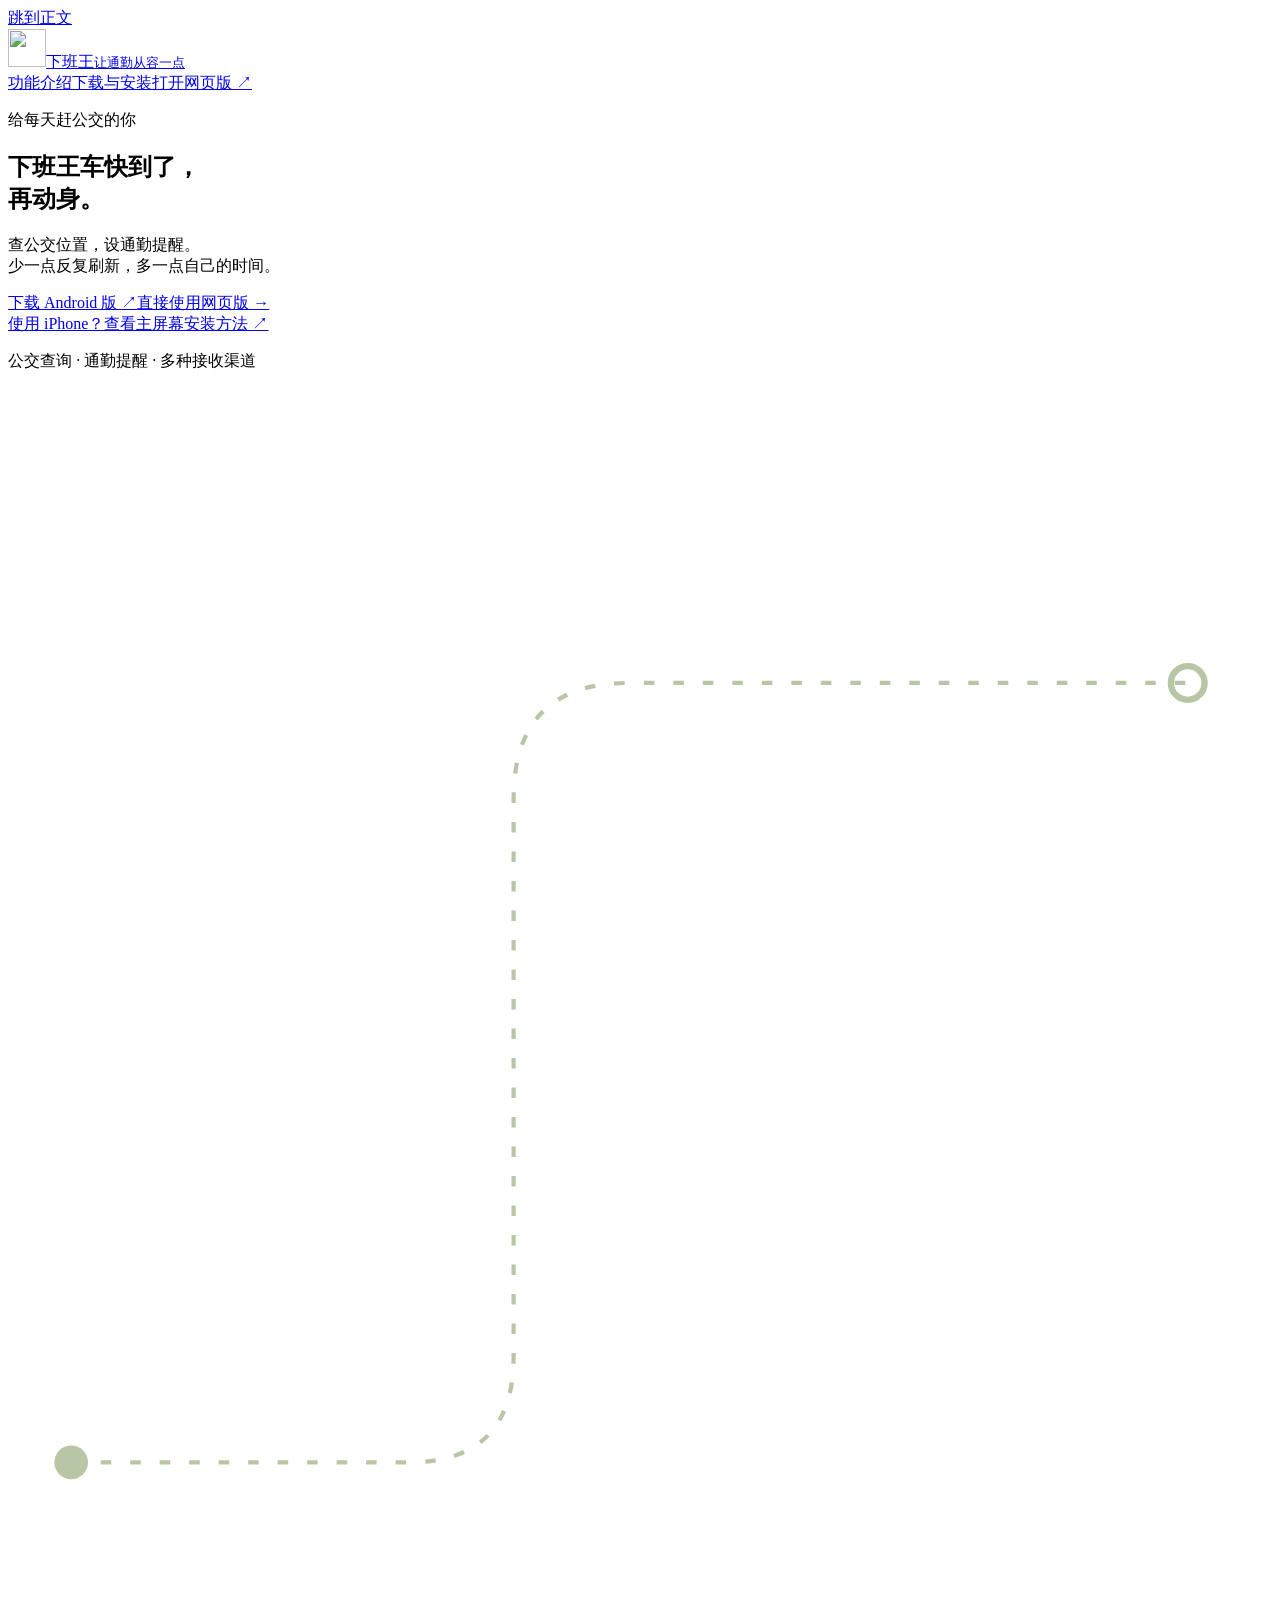
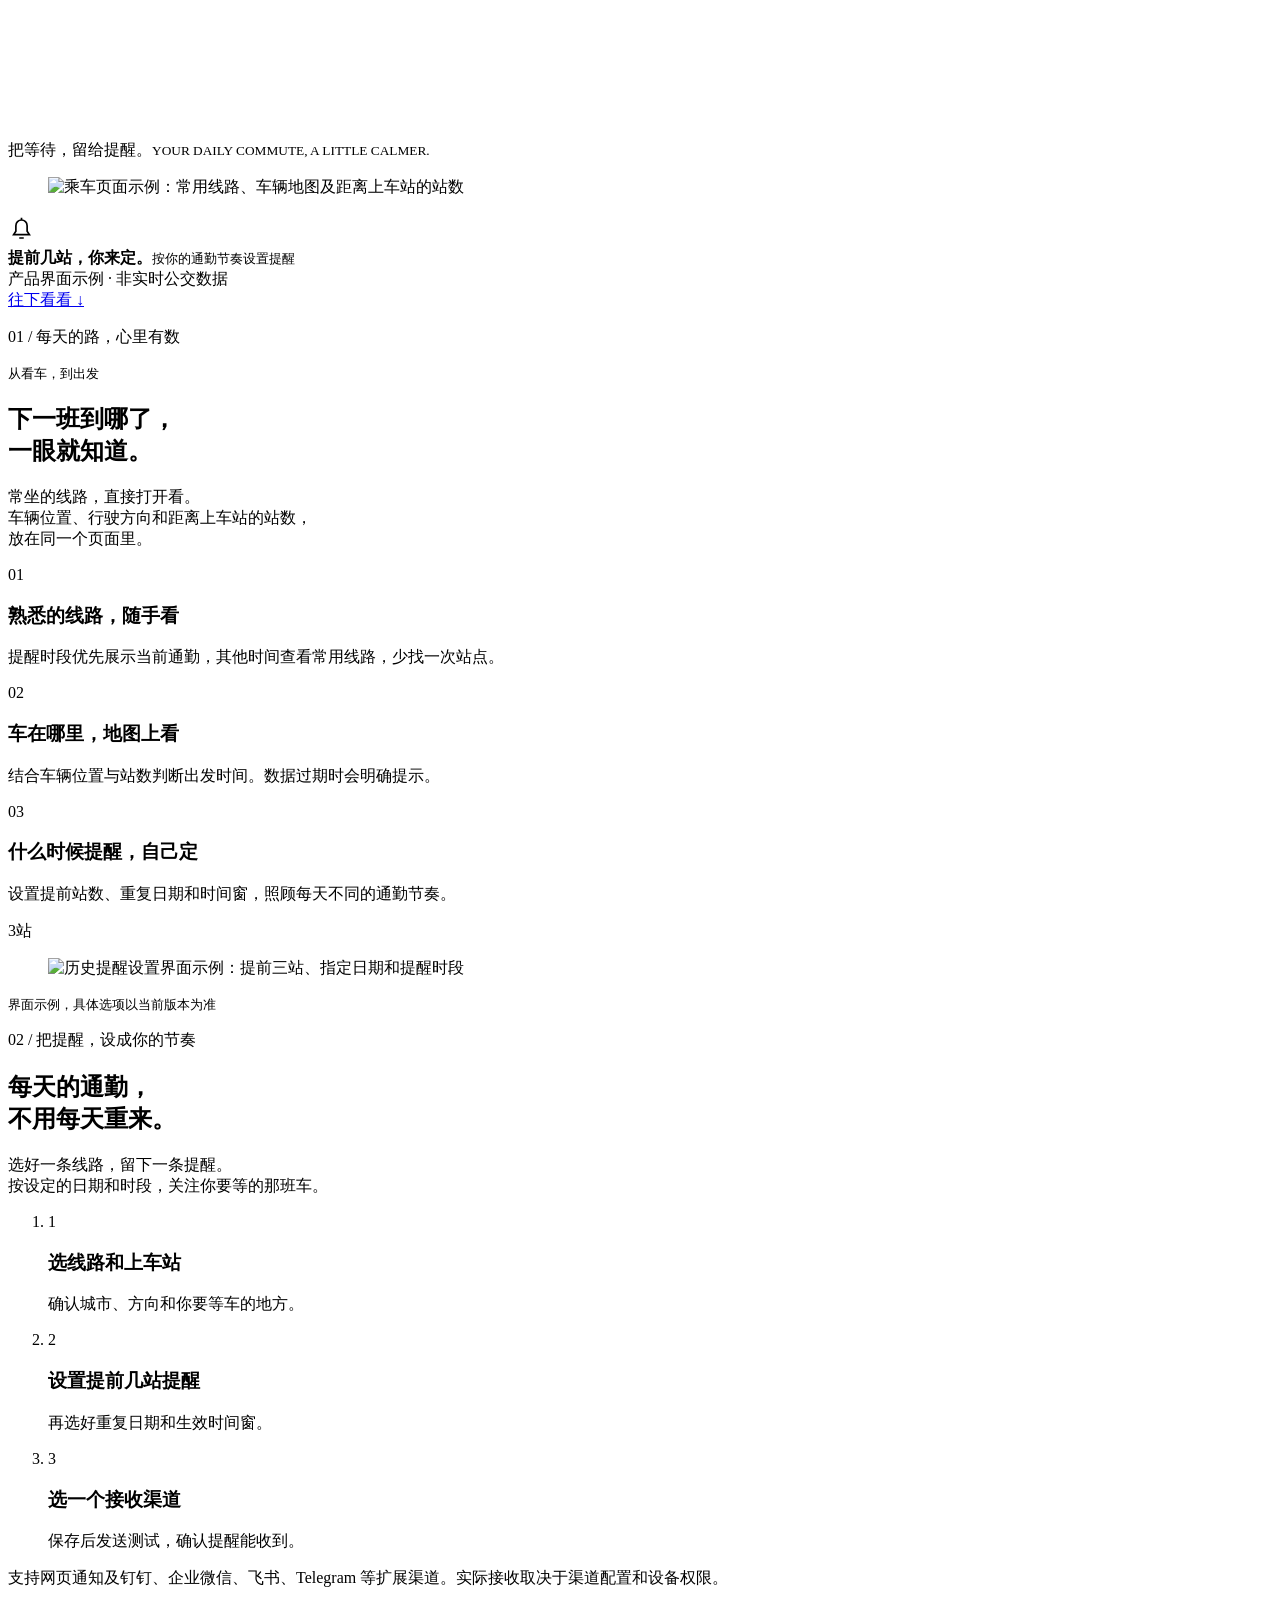
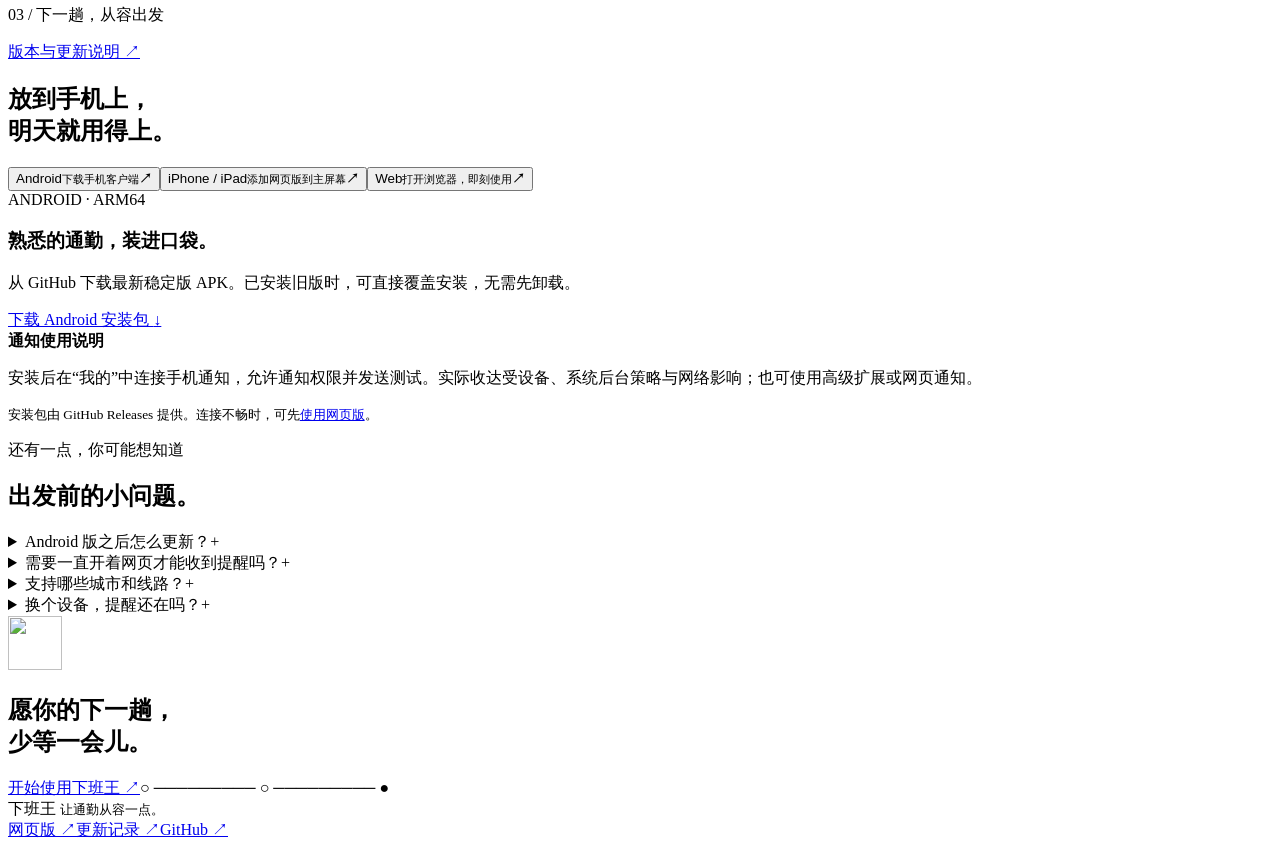
==== commit 0fc27744: "Open the web client under app from the landing page and notifications" ====
--- a/web/download.html
+++ b/web/download.html
@@ -8,20 +8,20 @@
 </head>
 <body>
 <a class="skip" href="#main">跳到正文</a>
-<header class="nav wrap"><a class="brand" href="/download.html"><img src="/icons/xiabanwang-192.png?v=bell-forest-1" alt="" width="38" height="38">下班王<small>让通勤从容一点</small></a><nav aria-label="主导航"><a href="#experience">功能介绍</a><a href="#install">下载与安装</a><a class="nav-app" href="https://bus.su7.space/">打开网页版 ↗</a></nav></header>
+<header class="nav wrap"><a class="brand" href="/"><img src="/icons/xiabanwang-192.png?v=bell-forest-1" alt="" width="38" height="38">下班王<small>让通勤从容一点</small></a><nav aria-label="主导航"><a href="#experience">功能介绍</a><a href="#install">下载与安装</a><a class="nav-app" href="/app/">打开网页版 ↗</a></nav></header>
 <main id="main">
 <section class="hero"><div class="hero-inner wrap">
-  <div class="hero-copy"><p class="eyebrow"><i class="dot"></i> 给每天赶公交的你</p><h1>下班王<span>车快到了，<br>再动身。</span></h1><p class="description">查公交位置，设通勤提醒。<br>少一点反复刷新，多一点自己的时间。</p><div class="actions"><a id="hero-download" class="button primary" href="https://github.com/DengYuncheng27/bus_remind_app/releases/latest/download/xiabanwang-android-arm64.apk">下载 Android 版 <span>↗</span></a><a class="text-link" href="https://bus.su7.space/">直接使用网页版 →</a></div><a class="ios-shortcut" data-platform-link="ios" href="#install">使用 iPhone？查看主屏幕安装方法 ↗</a><p class="hero-foot">公交查询 <i>·</i> 通勤提醒 <i>·</i> 多种接收渠道</p></div>
+  <div class="hero-copy"><p class="eyebrow"><i class="dot"></i> 给每天赶公交的你</p><h1>下班王<span>车快到了，<br>再动身。</span></h1><p class="description">查公交位置，设通勤提醒。<br>少一点反复刷新，多一点自己的时间。</p><div class="actions"><a id="hero-download" class="button primary" href="https://github.com/DengYuncheng27/bus_remind_app/releases/latest/download/xiabanwang-android-arm64.apk">下载 Android 版 <span>↗</span></a><a class="text-link" href="/app/">直接使用网页版 →</a></div><a class="ios-shortcut" data-platform-link="ios" href="#install">使用 iPhone？查看主屏幕安装方法 ↗</a><p class="hero-foot">公交查询 <i>·</i> 通勤提醒 <i>·</i> 多种接收渠道</p></div>
   <div class="hero-visual"><div class="orbit" aria-hidden="true"></div><svg class="route" viewBox="0 0 600 640" fill="none" aria-hidden="true"><path d="M30 510H190Q240 510 240 460V195Q240 140 295 140H560" stroke="#b8c6a5" stroke-width="2" stroke-dasharray="5 9"/><circle cx="30" cy="510" r="8" fill="#b8c6a5"/><circle cx="560" cy="140" r="8" stroke="#b8c6a5" stroke-width="3"/></svg><div class="visual-caption">把等待，留给提醒。<small>YOUR DAILY COMMUTE, A LITTLE CALMER.</small></div><figure class="phone"><img src="/landing/ride.png" width="390" height="844" alt="乘车页面示例：常用线路、车辆地图及距离上车站的站数" fetchpriority="high"></figure><div class="arrival-note"><svg width="27" height="30" viewBox="0 0 24 24" fill="none" stroke="currentColor" stroke-width="1.5" aria-hidden="true"><path d="M5 17h14l-2-3V9a5 5 0 0 0-10 0v5zM10 20h4M12 2v2"/></svg><div><strong>提前几站，你来定。</strong><small>按你的通勤节奏设置提醒</small></div></div><span class="image-note">产品界面示例 · 非实时公交数据</span></div>
 </div><a class="scroll-cue" href="#experience">往下看看 <span>↓</span></a></section>
-<section id="experience" class="section wrap"><div class="section-top"><p class="eyebrow">01 / 每天的路，心里有数</p><small>从看车，到出发</small></div><div class="intro"><h2>下一班到哪了，<br>一眼就知道。</h2><p>常坐的线路，直接打开看。<br>车辆位置、行驶方向和距离上车站的站数，<br>放在同一个页面里。</p></div><div class="features"><article><span>01</span><h3>熟悉的线路，随手看</h3><p>常用线路留在首页，上班、下班切换方向，少找一次站点。</p></article><article><span>02</span><h3>车在哪里，地图上看</h3><p>结合车辆位置与站数判断出发时间。数据过期时会明确提示。</p></article><article><span>03</span><h3>什么时候提醒，自己定</h3><p>设置提前站数、重复日期和时间窗，照顾每天不同的通勤节奏。</p></article></div></section>
+<section id="experience" class="section wrap"><div class="section-top"><p class="eyebrow">01 / 每天的路，心里有数</p><small>从看车，到出发</small></div><div class="intro"><h2>下一班到哪了，<br>一眼就知道。</h2><p>常坐的线路，直接打开看。<br>车辆位置、行驶方向和距离上车站的站数，<br>放在同一个页面里。</p></div><div class="features"><article><span>01</span><h3>熟悉的线路，随手看</h3><p>提醒时段优先展示当前通勤，其他时间查看常用线路，少找一次站点。</p></article><article><span>02</span><h3>车在哪里，地图上看</h3><p>结合车辆位置与站数判断出发时间。数据过期时会明确提示。</p></article><article><span>03</span><h3>什么时候提醒，自己定</h3><p>设置提前站数、重复日期和时间窗，照顾每天不同的通勤节奏。</p></article></div></section>
 <section class="reminder"><div class="reminder-inner wrap"><div class="reminder-visual"><div class="big-three" aria-hidden="true">3<span>站</span></div><figure class="detail-phone"><img src="/landing/reminder.png" width="390" height="844" alt="历史提醒设置界面示例：提前三站、指定日期和提醒时段" loading="lazy"></figure><small class="detail-note">界面示例，具体选项以当前版本为准</small></div><div class="reminder-copy"><p class="eyebrow">02 / 把提醒，设成你的节奏</p><h2>每天的通勤，<br>不用每天重来。</h2><p class="description">选好一条线路，留下一条提醒。<br>按设定的日期和时段，关注你要等的那班车。</p><ol class="steps"><li><span>1</span><div><h3>选线路和上车站</h3><p>确认城市、方向和你要等车的地方。</p></div></li><li><span>2</span><div><h3>设置提前几站提醒</h3><p>再选好重复日期和生效时间窗。</p></div></li><li><span>3</span><div><h3>选一个接收渠道</h3><p>保存后发送测试，确认提醒能收到。</p></div></li></ol><p class="channel-note">支持网页通知及钉钉、企业微信、飞书、Telegram 等扩展渠道。实际接收取决于渠道配置和设备权限。</p></div></div></section>
 <section id="install" class="section wrap"><div class="section-top"><p class="eyebrow">03 / 下一趟，从容出发</p><a class="text-link" href="https://github.com/DengYuncheng27/bus_remind_app/releases/latest">版本与更新说明 ↗</a></div><h2>放到手机上，<br>明天就用得上。</h2><div class="install-layout">
 <div class="platforms" role="tablist" aria-label="选择使用平台"><button type="button" role="tab" id="tab-android" aria-controls="panel-android" aria-selected="true" data-platform="android"><span>Android</span><small>下载手机客户端</small><b>↗</b></button><button type="button" role="tab" id="tab-ios" aria-controls="panel-ios" aria-selected="false" tabindex="-1" data-platform="ios"><span>iPhone / iPad</span><small>添加网页版到主屏幕</small><b>↗</b></button><button type="button" role="tab" id="tab-web" aria-controls="panel-web" aria-selected="false" tabindex="-1" data-platform="web"><span>Web</span><small>打开浏览器，即刻使用</small><b>↗</b></button></div>
-<div class="platform-content"><section role="tabpanel" id="panel-android" aria-labelledby="tab-android" tabindex="0"><span class="kicker">ANDROID · ARM64</span><h3>熟悉的通勤，装进口袋。</h3><p>从 GitHub 下载最新稳定版 APK。已安装旧版时，可直接覆盖安装，无需先卸载。</p><a id="android-download" class="button primary" href="https://github.com/DengYuncheng27/bus_remind_app/releases/latest/download/xiabanwang-android-arm64.apk">下载 Android 安装包 <span>↓</span></a><div class="notice"><strong>通知使用说明</strong><p>安装后在“我的”中连接手机通知，允许通知权限并发送测试。实际收达受设备、系统后台策略与网络影响；也可使用高级扩展或网页通知。</p></div><small class="download-note">安装包由 GitHub Releases 提供。连接不畅时，可先<a href="https://bus.su7.space/">使用网页版</a>。</small></section>
-<section role="tabpanel" id="panel-ios" aria-labelledby="tab-ios" tabindex="0" hidden><span class="kicker">IPHONE / IPAD · WEB APP</span><h3>添加到主屏幕，随手打开。</h3><ol class="install-steps"><li>使用 <strong>Safari</strong> 打开下班王网页版。</li><li>点击“分享”，选择“添加到主屏幕”。</li><li>从主屏幕打开，登录后进入“我的”。</li><li>开启本机通知，允许权限并发送测试。</li></ol><a class="button primary" href="https://bus.su7.space/">打开网页版 <span>↗</span></a><p class="download-note">网页通知需要 iOS / iPadOS 16.4 或更新版本，并从主屏幕运行。创建提醒时选择已连接的网页通知渠道。</p></section>
-<section role="tabpanel" id="panel-web" aria-labelledby="tab-web" tabindex="0" hidden><span class="kicker">WEB · 无需下载安装包</span><h3>现在打开，就能开始。</h3><p>使用浏览器查看公交、管理提醒与接收渠道。已有账号直接登录，服务器上的提醒同步保留。</p><a class="button primary" href="https://bus.su7.space/">打开下班王 <span>↗</span></a><div class="notice"><strong>想接收网页通知？</strong><p>在支持的浏览器中进入“我的”，开启本机通知并发送测试。iPhone 请按主屏幕安装步骤操作。</p></div></section></div></div><noscript><p>iPhone 用户：请在 Safari 打开网页版，通过“分享 → 添加到主屏幕”安装；iOS 16.4 及以上可在主屏幕网页版开启通知。</p></noscript></section>
+<div class="platform-content"><section role="tabpanel" id="panel-android" aria-labelledby="tab-android" tabindex="0"><span class="kicker">ANDROID · ARM64</span><h3>熟悉的通勤，装进口袋。</h3><p>从 GitHub 下载最新稳定版 APK。已安装旧版时，可直接覆盖安装，无需先卸载。</p><a id="android-download" class="button primary" href="https://github.com/DengYuncheng27/bus_remind_app/releases/latest/download/xiabanwang-android-arm64.apk">下载 Android 安装包 <span>↓</span></a><div class="notice"><strong>通知使用说明</strong><p>安装后在“我的”中连接手机通知，允许通知权限并发送测试。实际收达受设备、系统后台策略与网络影响；也可使用高级扩展或网页通知。</p></div><small class="download-note">安装包由 GitHub Releases 提供。连接不畅时，可先<a href="/app/">使用网页版</a>。</small></section>
+<section role="tabpanel" id="panel-ios" aria-labelledby="tab-ios" tabindex="0" hidden><span class="kicker">IPHONE / IPAD · WEB APP</span><h3>添加到主屏幕，随手打开。</h3><ol class="install-steps"><li>使用 <strong>Safari</strong> 打开下班王网页版。</li><li>点击“分享”，选择“添加到主屏幕”。</li><li>从主屏幕打开，登录后进入“我的”。</li><li>开启本机通知，允许权限并发送测试。</li></ol><a class="button primary" href="/app/">打开网页版 <span>↗</span></a><p class="download-note">网页通知需要 iOS / iPadOS 16.4 或更新版本，并从主屏幕运行。创建提醒时选择已连接的网页通知渠道。</p></section>
+<section role="tabpanel" id="panel-web" aria-labelledby="tab-web" tabindex="0" hidden><span class="kicker">WEB · 无需下载安装包</span><h3>现在打开，就能开始。</h3><p>使用浏览器查看公交、管理提醒与接收渠道。已有账号直接登录，服务器上的提醒同步保留。</p><a class="button primary" href="/app/">打开下班王 <span>↗</span></a><div class="notice"><strong>想接收网页通知？</strong><p>在支持的浏览器中进入“我的”，开启本机通知并发送测试。iPhone 请按主屏幕安装步骤操作。</p></div></section></div></div><noscript><p>iPhone 用户：请在 Safari 打开网页版，通过“分享 → 添加到主屏幕”安装；iOS 16.4 及以上可在主屏幕网页版开启通知。</p></noscript></section>
 <section class="faq wrap"><div><p class="eyebrow">还有一点，你可能想知道</p><h2>出发前的小问题。</h2></div><div class="faq-list"><details><summary>Android 版之后怎么更新？<span>+</span></summary><p>回到本页下载最新版 APK，或前往 GitHub Releases 查看更新说明。原包名与签名的正式版可以覆盖安装。目前没有应用内自动更新提示。</p></details><details><summary>需要一直开着网页才能收到提醒吗？<span>+</span></summary><p>提醒由服务器按规则检查。网页通知正确订阅后，可在页面关闭时交给系统通知服务投递；实际收达仍受浏览器、系统权限与网络影响。请先发送测试通知。</p></details><details><summary>支持哪些城市和线路？<span>+</span></summary><p>以应用内当前开放的城市与可查询线路为准。实时信息来自上游数据源，可能存在延迟或缺失，请结合站牌和实际车况判断。</p></details><details><summary>换个设备，提醒还在吗？<span>+</span></summary><p>使用同一个账号登录，服务器保存的提醒和渠道会保留。新设备的网页通知需要单独授权和连接。</p></details></div></section>
 <section class="closing"><div class="wrap"><img src="/icons/xiabanwang-192.png?v=bell-forest-1" alt="" width="54" height="54"><h2>愿你的下一趟，<br>少等一会儿。</h2><a class="button light" href="#install">开始使用下班王 <span>↗</span></a><span class="closing-route" aria-hidden="true">○ ───────── ○ ───────── ●</span></div></section>
-</main><footer class="footer wrap"><span>下班王 <small>让通勤从容一点。</small></span><nav aria-label="页脚导航"><a href="https://bus.su7.space/">网页版 ↗</a><a href="https://github.com/DengYuncheng27/bus_remind_app/releases">更新记录 ↗</a><a href="https://github.com/DengYuncheng27/bus_remind_app">GitHub ↗</a></nav></footer>
+</main><footer class="footer wrap"><span>下班王 <small>让通勤从容一点。</small></span><nav aria-label="页脚导航"><a href="/app/">网页版 ↗</a><a href="https://github.com/DengYuncheng27/bus_remind_app/releases">更新记录 ↗</a><a href="https://github.com/DengYuncheng27/bus_remind_app">GitHub ↗</a></nav></footer>
 </body></html>
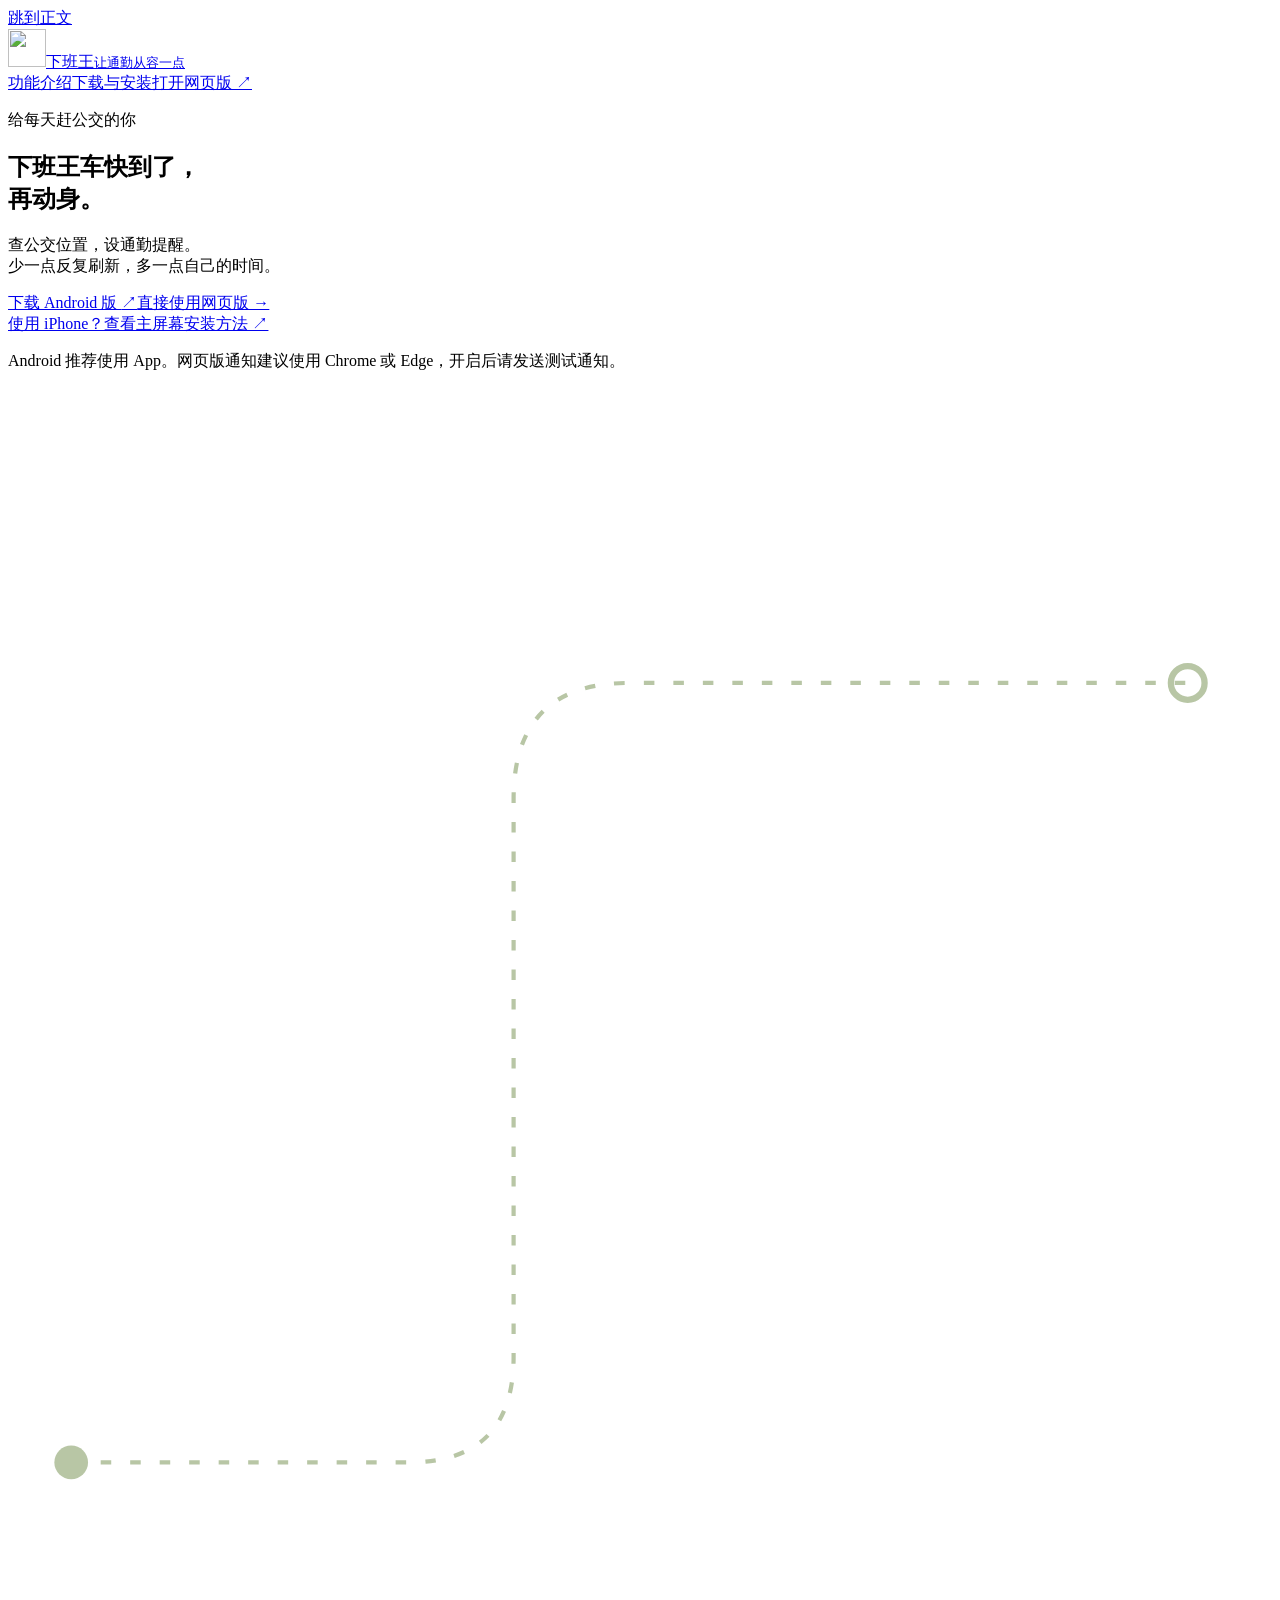
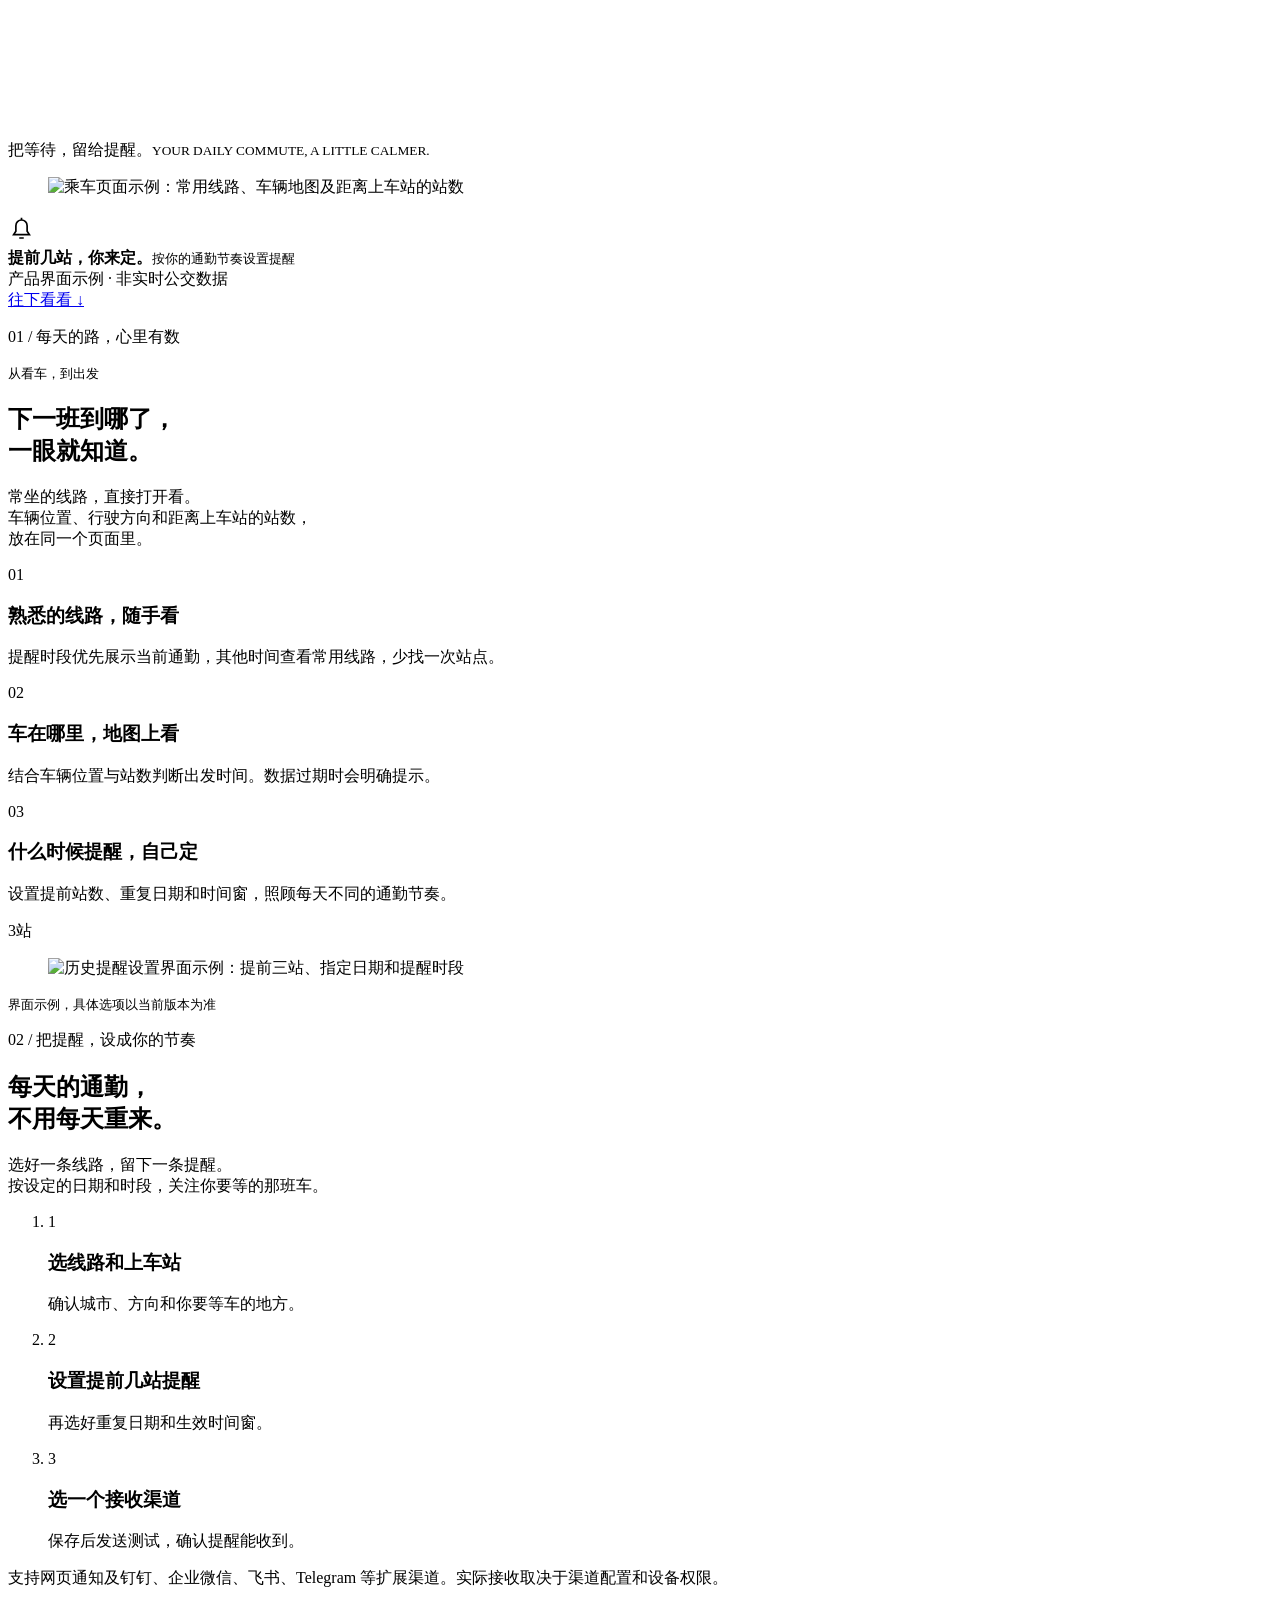
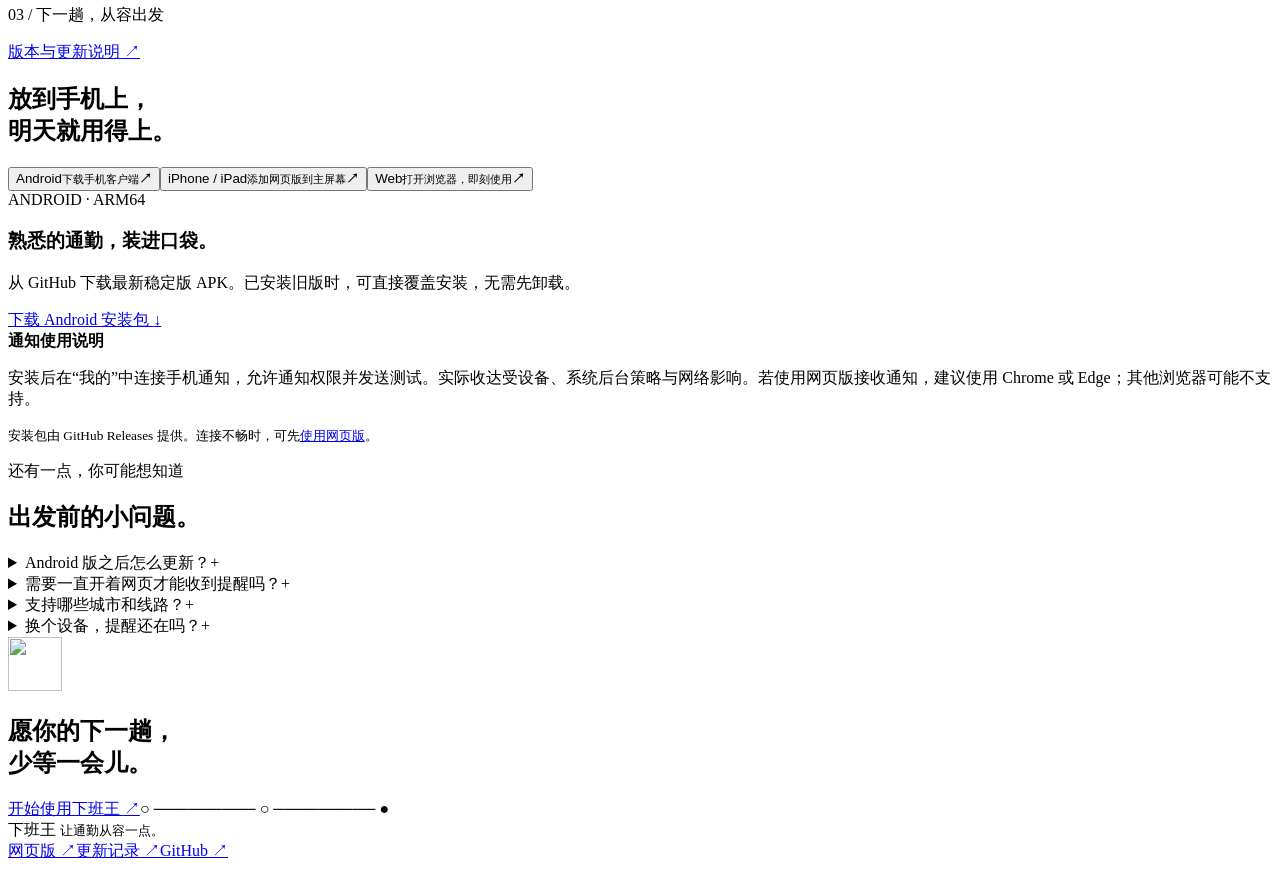
==== commit 52010eaf: "Recommend landing entry by device and clarify notification requirements" ====
--- a/web/download.html
+++ b/web/download.html
@@ -11,16 +11,16 @@
 <header class="nav wrap"><a class="brand" href="/"><img src="/icons/xiabanwang-192.png?v=bell-forest-1" alt="" width="38" height="38">下班王<small>让通勤从容一点</small></a><nav aria-label="主导航"><a href="#experience">功能介绍</a><a href="#install">下载与安装</a><a class="nav-app" href="/app/">打开网页版 ↗</a></nav></header>
 <main id="main">
 <section class="hero"><div class="hero-inner wrap">
-  <div class="hero-copy"><p class="eyebrow"><i class="dot"></i> 给每天赶公交的你</p><h1>下班王<span>车快到了，<br>再动身。</span></h1><p class="description">查公交位置，设通勤提醒。<br>少一点反复刷新，多一点自己的时间。</p><div class="actions"><a id="hero-download" class="button primary" href="https://github.com/DengYuncheng27/bus_remind_app/releases/latest/download/xiabanwang-android-arm64.apk">下载 Android 版 <span>↗</span></a><a class="text-link" href="/app/">直接使用网页版 →</a></div><a class="ios-shortcut" data-platform-link="ios" href="#install">使用 iPhone？查看主屏幕安装方法 ↗</a><p class="hero-foot">公交查询 <i>·</i> 通勤提醒 <i>·</i> 多种接收渠道</p></div>
+  <div class="hero-copy"><p class="eyebrow"><i class="dot"></i> 给每天赶公交的你</p><h1>下班王<span>车快到了，<br>再动身。</span></h1><p class="description">查公交位置，设通勤提醒。<br>少一点反复刷新，多一点自己的时间。</p><div class="actions"><a id="hero-download" class="button primary" href="https://github.com/DengYuncheng27/bus_remind_app/releases/latest/download/xiabanwang-android-arm64.apk">下载 Android 版 <span>↗</span></a><a id="hero-secondary" class="text-link" href="/app/">直接使用网页版 →</a></div><a class="ios-shortcut" data-platform-link="ios" href="#install">使用 iPhone？查看主屏幕安装方法 ↗</a><p id="hero-notice" class="download-note">Android 推荐使用 App。网页版通知建议使用 Chrome 或 Edge，开启后请发送测试通知。</p></div>
   <div class="hero-visual"><div class="orbit" aria-hidden="true"></div><svg class="route" viewBox="0 0 600 640" fill="none" aria-hidden="true"><path d="M30 510H190Q240 510 240 460V195Q240 140 295 140H560" stroke="#b8c6a5" stroke-width="2" stroke-dasharray="5 9"/><circle cx="30" cy="510" r="8" fill="#b8c6a5"/><circle cx="560" cy="140" r="8" stroke="#b8c6a5" stroke-width="3"/></svg><div class="visual-caption">把等待，留给提醒。<small>YOUR DAILY COMMUTE, A LITTLE CALMER.</small></div><figure class="phone"><img src="/landing/ride.png" width="390" height="844" alt="乘车页面示例：常用线路、车辆地图及距离上车站的站数" fetchpriority="high"></figure><div class="arrival-note"><svg width="27" height="30" viewBox="0 0 24 24" fill="none" stroke="currentColor" stroke-width="1.5" aria-hidden="true"><path d="M5 17h14l-2-3V9a5 5 0 0 0-10 0v5zM10 20h4M12 2v2"/></svg><div><strong>提前几站，你来定。</strong><small>按你的通勤节奏设置提醒</small></div></div><span class="image-note">产品界面示例 · 非实时公交数据</span></div>
 </div><a class="scroll-cue" href="#experience">往下看看 <span>↓</span></a></section>
 <section id="experience" class="section wrap"><div class="section-top"><p class="eyebrow">01 / 每天的路，心里有数</p><small>从看车，到出发</small></div><div class="intro"><h2>下一班到哪了，<br>一眼就知道。</h2><p>常坐的线路，直接打开看。<br>车辆位置、行驶方向和距离上车站的站数，<br>放在同一个页面里。</p></div><div class="features"><article><span>01</span><h3>熟悉的线路，随手看</h3><p>提醒时段优先展示当前通勤，其他时间查看常用线路，少找一次站点。</p></article><article><span>02</span><h3>车在哪里，地图上看</h3><p>结合车辆位置与站数判断出发时间。数据过期时会明确提示。</p></article><article><span>03</span><h3>什么时候提醒，自己定</h3><p>设置提前站数、重复日期和时间窗，照顾每天不同的通勤节奏。</p></article></div></section>
 <section class="reminder"><div class="reminder-inner wrap"><div class="reminder-visual"><div class="big-three" aria-hidden="true">3<span>站</span></div><figure class="detail-phone"><img src="/landing/reminder.png" width="390" height="844" alt="历史提醒设置界面示例：提前三站、指定日期和提醒时段" loading="lazy"></figure><small class="detail-note">界面示例，具体选项以当前版本为准</small></div><div class="reminder-copy"><p class="eyebrow">02 / 把提醒，设成你的节奏</p><h2>每天的通勤，<br>不用每天重来。</h2><p class="description">选好一条线路，留下一条提醒。<br>按设定的日期和时段，关注你要等的那班车。</p><ol class="steps"><li><span>1</span><div><h3>选线路和上车站</h3><p>确认城市、方向和你要等车的地方。</p></div></li><li><span>2</span><div><h3>设置提前几站提醒</h3><p>再选好重复日期和生效时间窗。</p></div></li><li><span>3</span><div><h3>选一个接收渠道</h3><p>保存后发送测试，确认提醒能收到。</p></div></li></ol><p class="channel-note">支持网页通知及钉钉、企业微信、飞书、Telegram 等扩展渠道。实际接收取决于渠道配置和设备权限。</p></div></div></section>
 <section id="install" class="section wrap"><div class="section-top"><p class="eyebrow">03 / 下一趟，从容出发</p><a class="text-link" href="https://github.com/DengYuncheng27/bus_remind_app/releases/latest">版本与更新说明 ↗</a></div><h2>放到手机上，<br>明天就用得上。</h2><div class="install-layout">
 <div class="platforms" role="tablist" aria-label="选择使用平台"><button type="button" role="tab" id="tab-android" aria-controls="panel-android" aria-selected="true" data-platform="android"><span>Android</span><small>下载手机客户端</small><b>↗</b></button><button type="button" role="tab" id="tab-ios" aria-controls="panel-ios" aria-selected="false" tabindex="-1" data-platform="ios"><span>iPhone / iPad</span><small>添加网页版到主屏幕</small><b>↗</b></button><button type="button" role="tab" id="tab-web" aria-controls="panel-web" aria-selected="false" tabindex="-1" data-platform="web"><span>Web</span><small>打开浏览器，即刻使用</small><b>↗</b></button></div>
-<div class="platform-content"><section role="tabpanel" id="panel-android" aria-labelledby="tab-android" tabindex="0"><span class="kicker">ANDROID · ARM64</span><h3>熟悉的通勤，装进口袋。</h3><p>从 GitHub 下载最新稳定版 APK。已安装旧版时，可直接覆盖安装，无需先卸载。</p><a id="android-download" class="button primary" href="https://github.com/DengYuncheng27/bus_remind_app/releases/latest/download/xiabanwang-android-arm64.apk">下载 Android 安装包 <span>↓</span></a><div class="notice"><strong>通知使用说明</strong><p>安装后在“我的”中连接手机通知，允许通知权限并发送测试。实际收达受设备、系统后台策略与网络影响；也可使用高级扩展或网页通知。</p></div><small class="download-note">安装包由 GitHub Releases 提供。连接不畅时，可先<a href="/app/">使用网页版</a>。</small></section>
-<section role="tabpanel" id="panel-ios" aria-labelledby="tab-ios" tabindex="0" hidden><span class="kicker">IPHONE / IPAD · WEB APP</span><h3>添加到主屏幕，随手打开。</h3><ol class="install-steps"><li>使用 <strong>Safari</strong> 打开下班王网页版。</li><li>点击“分享”，选择“添加到主屏幕”。</li><li>从主屏幕打开，登录后进入“我的”。</li><li>开启本机通知，允许权限并发送测试。</li></ol><a class="button primary" href="/app/">打开网页版 <span>↗</span></a><p class="download-note">网页通知需要 iOS / iPadOS 16.4 或更新版本，并从主屏幕运行。创建提醒时选择已连接的网页通知渠道。</p></section>
-<section role="tabpanel" id="panel-web" aria-labelledby="tab-web" tabindex="0" hidden><span class="kicker">WEB · 无需下载安装包</span><h3>现在打开，就能开始。</h3><p>使用浏览器查看公交、管理提醒与接收渠道。已有账号直接登录，服务器上的提醒同步保留。</p><a class="button primary" href="/app/">打开下班王 <span>↗</span></a><div class="notice"><strong>想接收网页通知？</strong><p>在支持的浏览器中进入“我的”，开启本机通知并发送测试。iPhone 请按主屏幕安装步骤操作。</p></div></section></div></div><noscript><p>iPhone 用户：请在 Safari 打开网页版，通过“分享 → 添加到主屏幕”安装；iOS 16.4 及以上可在主屏幕网页版开启通知。</p></noscript></section>
+<div class="platform-content"><section role="tabpanel" id="panel-android" aria-labelledby="tab-android" tabindex="0"><span class="kicker">ANDROID · ARM64</span><h3>熟悉的通勤，装进口袋。</h3><p>从 GitHub 下载最新稳定版 APK。已安装旧版时，可直接覆盖安装，无需先卸载。</p><a id="android-download" class="button primary" href="https://github.com/DengYuncheng27/bus_remind_app/releases/latest/download/xiabanwang-android-arm64.apk">下载 Android 安装包 <span>↓</span></a><div class="notice"><strong>通知使用说明</strong><p>安装后在“我的”中连接手机通知，允许通知权限并发送测试。实际收达受设备、系统后台策略与网络影响。若使用网页版接收通知，建议使用 Chrome 或 Edge；其他浏览器可能不支持。</p></div><small class="download-note">安装包由 GitHub Releases 提供。连接不畅时，可先<a href="/app/">使用网页版</a>。</small></section>
+<section role="tabpanel" id="panel-ios" aria-labelledby="tab-ios" tabindex="0" hidden><span class="kicker">IPHONE / IPAD · WEB APP</span><h3>添加到主屏幕，随手打开。</h3><ol class="install-steps"><li>使用 <strong>Safari</strong> 打开下班王网页版。</li><li>点击“分享”，选择“添加到主屏幕”。</li><li>从主屏幕打开，登录后进入“我的”。</li><li>开启本机通知，允许权限并发送测试。</li></ol><a class="button primary" href="/app/">打开网页版 <span>↗</span></a><p class="download-note">接收通知需要 iOS / iPadOS 16.4 或更新版本。仅在 Safari 标签页中打开不能开启网页通知，请从添加后的主屏幕图标进入。Safari 无需设为默认浏览器。创建提醒时选择已连接的网页通知渠道。</p></section>
+<section role="tabpanel" id="panel-web" aria-labelledby="tab-web" tabindex="0" hidden><span class="kicker">WEB · 无需下载安装包</span><h3>现在打开，就能开始。</h3><p>使用浏览器查看公交、管理提醒与接收渠道。已有账号直接登录，服务器上的提醒同步保留。</p><a class="button primary" href="/app/">打开下班王 <span>↗</span></a><div class="notice"><strong>想接收网页通知？</strong><p>查公交可以直接使用网页版。接收提醒则需在支持通知的浏览器中进入“我的”，开启本机通知、允许权限并发送测试。Android 建议使用 Chrome 或 Edge，其他浏览器可能不支持；iPhone / iPad 请使用 Safari 打开并按主屏幕安装步骤操作。通知收达还受系统后台限制和网络影响，保存提醒不代表本机已能收到通知。</p></div></section></div></div><noscript><p>iPhone 用户：请在 Safari 打开网页版，通过“分享 → 添加到主屏幕”安装；iOS 16.4 及以上可在主屏幕网页版开启通知。</p></noscript></section>
 <section class="faq wrap"><div><p class="eyebrow">还有一点，你可能想知道</p><h2>出发前的小问题。</h2></div><div class="faq-list"><details><summary>Android 版之后怎么更新？<span>+</span></summary><p>回到本页下载最新版 APK，或前往 GitHub Releases 查看更新说明。原包名与签名的正式版可以覆盖安装。目前没有应用内自动更新提示。</p></details><details><summary>需要一直开着网页才能收到提醒吗？<span>+</span></summary><p>提醒由服务器按规则检查。网页通知正确订阅后，可在页面关闭时交给系统通知服务投递；实际收达仍受浏览器、系统权限与网络影响。请先发送测试通知。</p></details><details><summary>支持哪些城市和线路？<span>+</span></summary><p>以应用内当前开放的城市与可查询线路为准。实时信息来自上游数据源，可能存在延迟或缺失，请结合站牌和实际车况判断。</p></details><details><summary>换个设备，提醒还在吗？<span>+</span></summary><p>使用同一个账号登录，服务器保存的提醒和渠道会保留。新设备的网页通知需要单独授权和连接。</p></details></div></section>
 <section class="closing"><div class="wrap"><img src="/icons/xiabanwang-192.png?v=bell-forest-1" alt="" width="54" height="54"><h2>愿你的下一趟，<br>少等一会儿。</h2><a class="button light" href="#install">开始使用下班王 <span>↗</span></a><span class="closing-route" aria-hidden="true">○ ───────── ○ ───────── ●</span></div></section>
 </main><footer class="footer wrap"><span>下班王 <small>让通勤从容一点。</small></span><nav aria-label="页脚导航"><a href="/app/">网页版 ↗</a><a href="https://github.com/DengYuncheng27/bus_remind_app/releases">更新记录 ↗</a><a href="https://github.com/DengYuncheng27/bus_remind_app">GitHub ↗</a></nav></footer>
